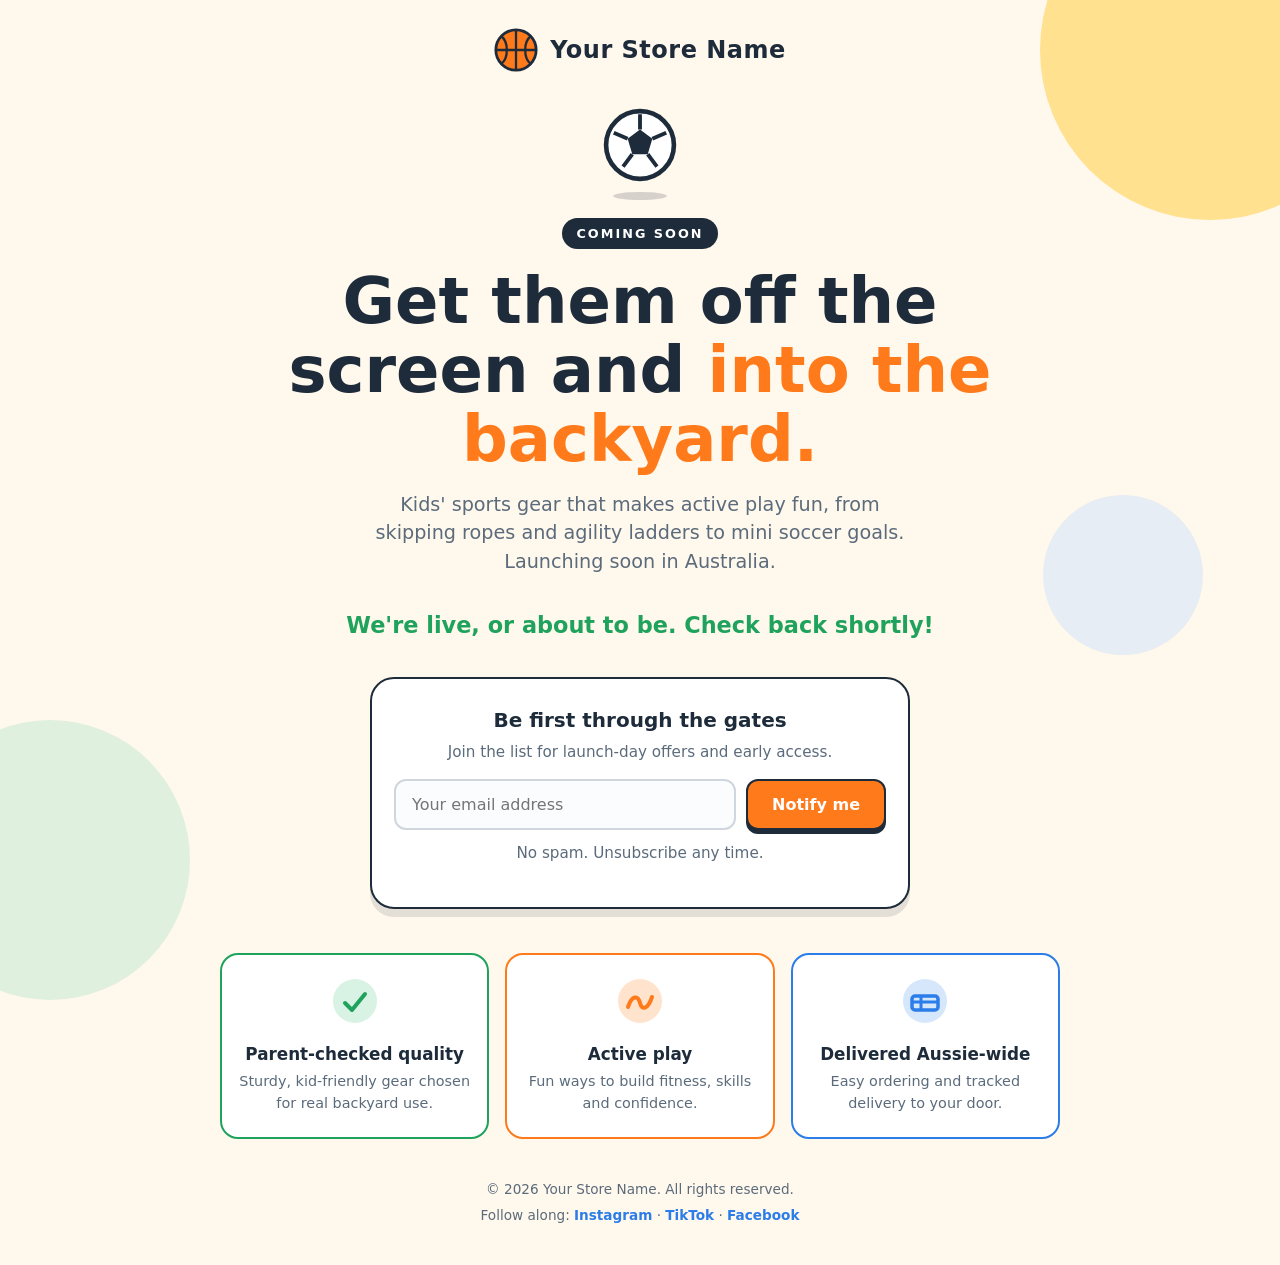
==== index.html @ fb1c1cca "Rename Index.html to index.html" ====
<!DOCTYPE html>
<html lang="en-AU">
<head>
<meta charset="UTF-8">
<meta name="viewport" content="width=device-width, initial-scale=1">
<title>Coming Soon | Kids Sports Gear</title>
<meta name="description" content="Kids sports gear to get them off the screen and into the backyard. Launching soon.">
<style>
  :root {
    --bg: #fff8ec;
    --ink: #1d2b3a;
    --muted: #5b6b7b;
    --green: #1fa35c;
    --orange: #ff7a1a;
    --blue: #2b7de9;
    --yellow: #ffc933;
    --card: #ffffff;
    --radius: 18px;
  }
  * { box-sizing: border-box; margin: 0; padding: 0; }
  html { scroll-behavior: smooth; }
  body {
    font-family: "Trebuchet MS", "Segoe UI", system-ui, -apple-system, sans-serif;
    background: var(--bg);
    color: var(--ink);
    min-height: 100vh;
    line-height: 1.5;
    overflow-x: hidden;
  }

  /* Decorative background shapes */
  .blob { position: fixed; border-radius: 50%; z-index: 0; opacity: .5; pointer-events: none; }
  .blob.b1 { width: 340px; height: 340px; background: var(--yellow); top: -120px; right: -100px; }
  .blob.b2 { width: 280px; height: 280px; background: #bfe9d0; bottom: -100px; left: -90px; }
  .blob.b3 { width: 160px; height: 160px; background: #cfe2fb; top: 55%; right: 6%; }

  .wrap { position: relative; z-index: 1; max-width: 880px; margin: 0 auto; padding: 28px 20px 40px; }

  header { display: flex; align-items: center; justify-content: center; gap: 12px; margin-bottom: 36px; }
  .logo-mark { width: 44px; height: 44px; }
  .brand { font-size: 1.5rem; font-weight: 800; letter-spacing: .5px; }

  .hero { text-align: center; }
  .pill {
    display: inline-block; background: var(--ink); color: #fff;
    font-size: .8rem; font-weight: 700; letter-spacing: 2px; text-transform: uppercase;
    padding: 6px 14px; border-radius: 999px; margin-bottom: 18px;
  }
  h1 { font-size: clamp(2.2rem, 7vw, 4rem); line-height: 1.08; font-weight: 900; margin-bottom: 16px; }
  h1 .hl { color: var(--orange); }
  .sub { font-size: clamp(1rem, 2.6vw, 1.2rem); color: var(--muted); max-width: 560px; margin: 0 auto 32px; }

  /* Countdown */
  .countdown { display: flex; justify-content: center; gap: 12px; margin-bottom: 34px; flex-wrap: wrap; }
  .unit {
    background: var(--card); border-radius: var(--radius); min-width: 84px; padding: 14px 10px;
    box-shadow: 0 6px 0 rgba(29,43,58,.12); border: 2px solid var(--ink);
  }
  .unit:nth-child(1) { border-color: var(--green); }
  .unit:nth-child(2) { border-color: var(--orange); }
  .unit:nth-child(3) { border-color: var(--blue); }
  .unit:nth-child(4) { border-color: var(--yellow); }
  .num { font-size: 2rem; font-weight: 900; display: block; font-variant-numeric: tabular-nums; }
  .lbl { font-size: .72rem; text-transform: uppercase; letter-spacing: 1.5px; color: var(--muted); font-weight: 700; }
  .launched { font-size: 1.4rem; font-weight: 800; color: var(--green); margin-bottom: 34px; }

  /* Signup */
  .signup {
    background: var(--card); border: 2px solid var(--ink); border-radius: 24px;
    padding: 26px 22px; max-width: 540px; margin: 0 auto 44px;
    box-shadow: 0 8px 0 rgba(29,43,58,.12);
  }
  .signup h2 { font-size: 1.25rem; margin-bottom: 6px; }
  .signup p { color: var(--muted); font-size: .95rem; margin-bottom: 16px; }
  .row { display: flex; gap: 10px; flex-wrap: wrap; }
  .row input[type=email] {
    flex: 1 1 220px; padding: 14px 16px; font-size: 1rem; border-radius: 12px;
    border: 2px solid #cfd6dd; font-family: inherit; background: #fbfcfd;
  }
  .row input[type=email]:focus { outline: none; border-color: var(--blue); }
  button {
    flex: 0 0 auto; padding: 14px 24px; font-size: 1rem; font-weight: 800; font-family: inherit;
    background: var(--orange); color: #fff; border: 2px solid var(--ink); border-radius: 12px; cursor: pointer;
    box-shadow: 0 4px 0 var(--ink); transition: transform .08s, box-shadow .08s;
  }
  button:hover { transform: translateY(2px); box-shadow: 0 2px 0 var(--ink); }
  button:active { transform: translateY(4px); box-shadow: 0 0 0 var(--ink); }
  .fine { font-size: .78rem; color: var(--muted); margin-top: 12px; }
  .msg { margin-top: 12px; font-weight: 700; display: none; }
  .msg.ok { color: var(--green); display: block; }
  .msg.err { color: #d33; display: block; }

  /* Feature cards */
  .features { display: grid; grid-template-columns: repeat(auto-fit, minmax(190px, 1fr)); gap: 16px; margin-bottom: 40px; }
  .feat { background: var(--card); border-radius: var(--radius); padding: 22px 16px; text-align: center; border: 2px solid transparent; }
  .feat:nth-child(1) { border-color: var(--green); }
  .feat:nth-child(2) { border-color: var(--orange); }
  .feat:nth-child(3) { border-color: var(--blue); }
  .feat svg { width: 48px; height: 48px; margin-bottom: 10px; }
  .feat h3 { font-size: 1.05rem; margin-bottom: 4px; }
  .feat p { font-size: .9rem; color: var(--muted); }

  footer { text-align: center; color: var(--muted); font-size: .85rem; }
  footer a { color: var(--blue); text-decoration: none; font-weight: 700; }

  /* Bouncing ball */
  .ball { display: block; width: 74px; height: 74px; margin: 0 auto 10px; animation: bounce 1.1s ease-in-out infinite; }
  .shadow { width: 54px; height: 8px; border-radius: 50%; background: rgba(29,43,58,.18); margin: 0 auto 18px; animation: shadow 1.1s ease-in-out infinite; }
  @keyframes bounce { 0%,100% { transform: translateY(0); } 50% { transform: translateY(-22px) rotate(180deg); } }
  @keyframes shadow { 0%,100% { transform: scaleX(1); opacity: 1; } 50% { transform: scaleX(.6); opacity: .5; } }
  @media (prefers-reduced-motion: reduce) { .ball, .shadow { animation: none; } }
</style>
</head>
<body>
<div class="blob b1"></div><div class="blob b2"></div><div class="blob b3"></div>

<div class="wrap">
  <header>
    <svg class="logo-mark" viewBox="0 0 48 48" aria-hidden="true">
      <circle cx="24" cy="24" r="22" fill="#ff7a1a" stroke="#1d2b3a" stroke-width="3"/>
      <path d="M24 2v44M2 24h44M8 9c8 6 8 24 0 30M40 9c-8 6-8 24 0 30" fill="none" stroke="#1d2b3a" stroke-width="2.5"/>
    </svg>
    <!-- EDIT: your store name -->
    <span class="brand" id="brandName">Your Store Name</span>
  </header>

  <main class="hero">
    <svg class="ball" viewBox="0 0 48 48" aria-hidden="true">
      <circle cx="24" cy="24" r="22" fill="#ffffff" stroke="#1d2b3a" stroke-width="3"/>
      <polygon points="24,14 32,20 29,30 19,30 16,20" fill="#1d2b3a"/>
      <path d="M24 14V4M32 20l9-4M29 30l6 8M19 30l-6 8M16 20l-9-4" stroke="#1d2b3a" stroke-width="2.5" fill="none"/>
    </svg>
    <div class="shadow"></div>

    <span class="pill">Coming Soon</span>
    <h1>Get them off the screen and <span class="hl">into the backyard.</span></h1>
    <p class="sub">Kids' sports gear that makes active play fun, from skipping ropes and agility ladders to mini soccer goals. Launching soon in Australia.</p>

    <div id="countdownArea">
      <div class="countdown" id="countdown" aria-live="polite">
        <div class="unit"><span class="num" id="d">00</span><span class="lbl">Days</span></div>
        <div class="unit"><span class="num" id="h">00</span><span class="lbl">Hours</span></div>
        <div class="unit"><span class="num" id="m">00</span><span class="lbl">Mins</span></div>
        <div class="unit"><span class="num" id="s">00</span><span class="lbl">Secs</span></div>
      </div>
    </div>

    <section class="signup" aria-labelledby="signupTitle">
      <h2 id="signupTitle">Be first through the gates</h2>
      <p>Join the list for launch-day offers and early access.</p>
      <!--
        EDIT: replace the form action with your email service endpoint
        (e.g. Formspree: https://formspree.io/f/yourFormId, or a Mailchimp/Klaviyo form URL).
        GitHub Pages is static, so it can't store emails on its own.
      -->
      <form id="signupForm" action="YOUR_FORM_ENDPOINT_HERE" method="POST">
        <div class="row">
          <input type="email" name="email" id="email" placeholder="Your email address" required aria-label="Email address">
          <button type="submit">Notify me</button>
        </div>
        <p class="msg" id="msg" role="status"></p>
      </form>
      <p class="fine">No spam. Unsubscribe any time.</p>
    </section>

    <section class="features" aria-label="What to expect">
      <div class="feat">
        <svg viewBox="0 0 48 48" aria-hidden="true"><circle cx="24" cy="24" r="22" fill="#d8f3e4"/><path d="M14 26l7 7 13-16" fill="none" stroke="#1fa35c" stroke-width="4" stroke-linecap="round" stroke-linejoin="round"/></svg>
        <h3>Parent-checked quality</h3>
        <p>Sturdy, kid-friendly gear chosen for real backyard use.</p>
      </div>
      <div class="feat">
        <svg viewBox="0 0 48 48" aria-hidden="true"><circle cx="24" cy="24" r="22" fill="#ffe3cc"/><path d="M12 30c4-12 10-12 12-4s8 6 12-6" fill="none" stroke="#ff7a1a" stroke-width="4" stroke-linecap="round"/></svg>
        <h3>Active play</h3>
        <p>Fun ways to build fitness, skills and confidence.</p>
      </div>
      <div class="feat">
        <svg viewBox="0 0 48 48" aria-hidden="true"><circle cx="24" cy="24" r="22" fill="#d6e7fc"/><rect x="11" y="19" width="26" height="14" rx="3" fill="none" stroke="#2b7de9" stroke-width="3.5"/><path d="M11 25h26M20 19v14" stroke="#2b7de9" stroke-width="3"/></svg>
        <h3>Delivered Aussie-wide</h3>
        <p>Easy ordering and tracked delivery to your door.</p>
      </div>
    </section>
  </main>

  <footer>
    <p>&copy; <span id="year"></span> <span id="footBrand">Your Store Name</span>. All rights reserved.</p>
    <!-- EDIT: add your social links -->
    <p style="margin-top:6px">Follow along: <a href="#">Instagram</a> &middot; <a href="#">TikTok</a> &middot; <a href="#">Facebook</a></p>
  </footer>
</div>

<script>
  // ===== EDIT THESE =====
  const STORE_NAME  = "Your Store Name";
  const LAUNCH_DATE = "2026-11-15T09:00:00+11:00"; // Melbourne time (AEDT)
  // ======================

  document.getElementById("brandName").textContent = STORE_NAME;
  document.getElementById("footBrand").textContent = STORE_NAME;
  document.title = "Coming Soon | " + STORE_NAME;
  document.getElementById("year").textContent = new Date().getFullYear();

  // Countdown
  const target = new Date(LAUNCH_DATE).getTime();
  const pad = n => String(n).padStart(2, "0");
  function tick() {
    const diff = target - Date.now();
    if (isNaN(target) || diff <= 0) {
      document.getElementById("countdownArea").innerHTML = '<p class="launched">We\'re live, or about to be. Check back shortly!</p>';
      return false;
    }
    document.getElementById("d").textContent = pad(Math.floor(diff / 86400000));
    document.getElementById("h").textContent = pad(Math.floor(diff / 3600000) % 24);
    document.getElementById("m").textContent = pad(Math.floor(diff / 60000) % 60);
    document.getElementById("s").textContent = pad(Math.floor(diff / 1000) % 60);
    return true;
  }
  if (tick()) {
    const timer = setInterval(() => { if (!tick()) clearInterval(timer); }, 1000);
  }

  // Signup form (works once you set a real endpoint in the form's action)
  const form = document.getElementById("signupForm");
  const msg = document.getElementById("msg");
  form.addEventListener("submit", async (e) => {
    const action = form.getAttribute("action");
    if (!action || action.includes("YOUR_FORM_ENDPOINT_HERE")) {
      e.preventDefault();
      msg.className = "msg err";
      msg.textContent = "Signup isn't connected yet. Add your form endpoint in index.html.";
      return;
    }
    e.preventDefault();
    try {
      const res = await fetch(action, {
        method: "POST",
        body: new FormData(form),
        headers: { "Accept": "application/json" }
      });
      if (res.ok) {
        form.reset();
        msg.className = "msg ok";
        msg.textContent = "You're on the list. Thanks!";
      } else {
        throw new Error("bad response");
      }
    } catch (err) {
      msg.className = "msg err";
      msg.textContent = "Something went wrong. Please try again.";
    }
  });
</script>
</body>
</html>
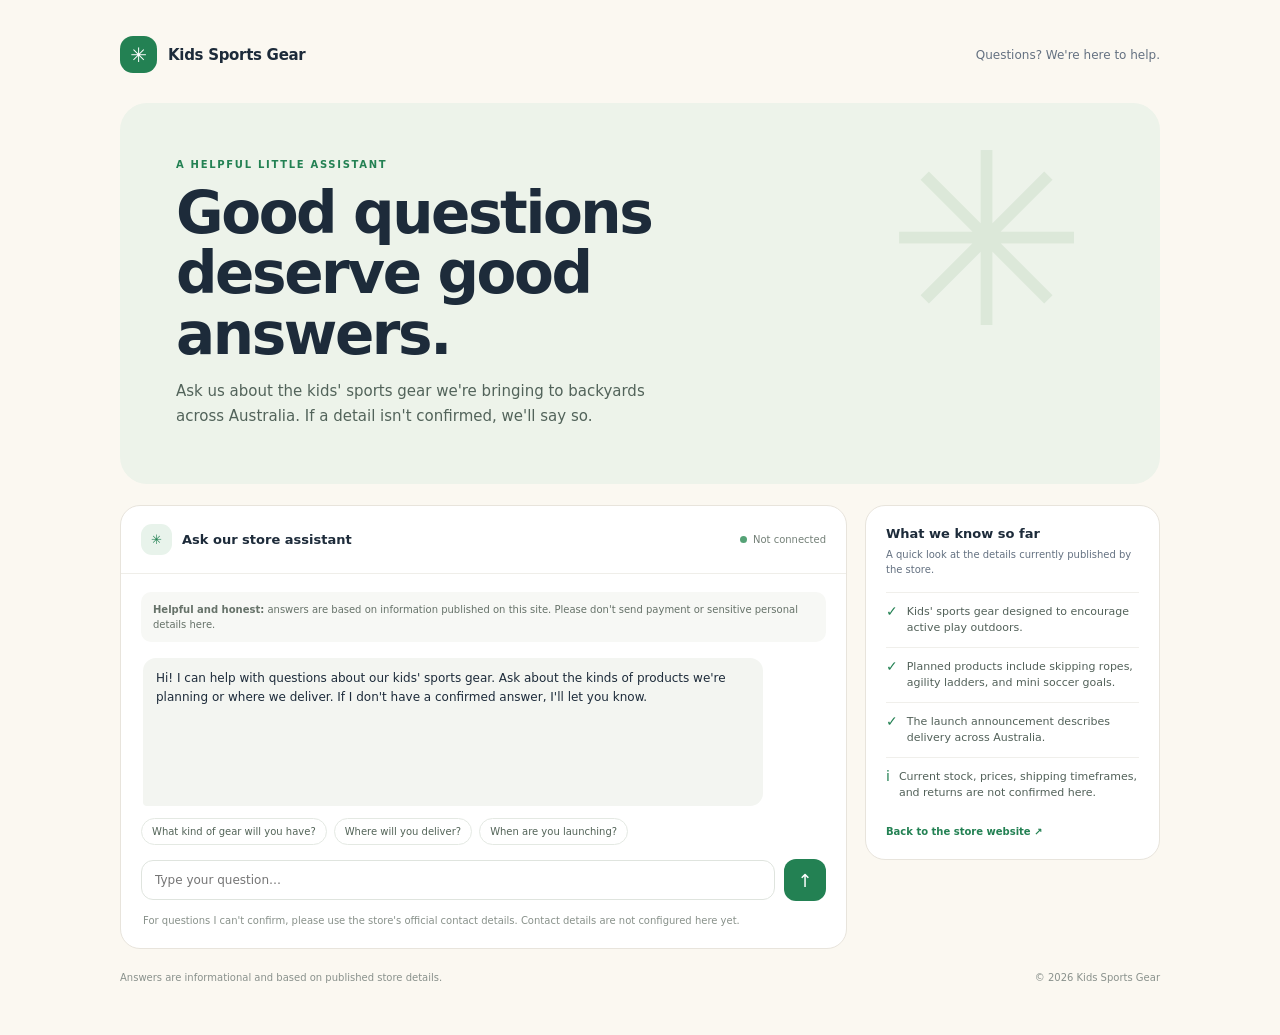
==== commit bdc36178: "Add customer Q&A assistant Co-authored-by: Copilot App <223556219+Copilot@users.noreply.github.com>" ====
--- a/index.html
+++ b/index.html
@@ -1,254 +1,225 @@
 <!DOCTYPE html>
 <html lang="en-AU">
 <head>
-<meta charset="UTF-8">
-<meta name="viewport" content="width=device-width, initial-scale=1">
-<title>Coming Soon | Kids Sports Gear</title>
-<meta name="description" content="Kids sports gear to get them off the screen and into the backyard. Launching soon.">
-<style>
-  :root {
-    --bg: #fff8ec;
-    --ink: #1d2b3a;
-    --muted: #5b6b7b;
-    --green: #1fa35c;
-    --orange: #ff7a1a;
-    --blue: #2b7de9;
-    --yellow: #ffc933;
-    --card: #ffffff;
-    --radius: 18px;
-  }
-  * { box-sizing: border-box; margin: 0; padding: 0; }
-  html { scroll-behavior: smooth; }
-  body {
-    font-family: "Trebuchet MS", "Segoe UI", system-ui, -apple-system, sans-serif;
-    background: var(--bg);
-    color: var(--ink);
-    min-height: 100vh;
-    line-height: 1.5;
-    overflow-x: hidden;
-  }
-
-  /* Decorative background shapes */
-  .blob { position: fixed; border-radius: 50%; z-index: 0; opacity: .5; pointer-events: none; }
-  .blob.b1 { width: 340px; height: 340px; background: var(--yellow); top: -120px; right: -100px; }
-  .blob.b2 { width: 280px; height: 280px; background: #bfe9d0; bottom: -100px; left: -90px; }
-  .blob.b3 { width: 160px; height: 160px; background: #cfe2fb; top: 55%; right: 6%; }
-
-  .wrap { position: relative; z-index: 1; max-width: 880px; margin: 0 auto; padding: 28px 20px 40px; }
-
-  header { display: flex; align-items: center; justify-content: center; gap: 12px; margin-bottom: 36px; }
-  .logo-mark { width: 44px; height: 44px; }
-  .brand { font-size: 1.5rem; font-weight: 800; letter-spacing: .5px; }
-
-  .hero { text-align: center; }
-  .pill {
-    display: inline-block; background: var(--ink); color: #fff;
-    font-size: .8rem; font-weight: 700; letter-spacing: 2px; text-transform: uppercase;
-    padding: 6px 14px; border-radius: 999px; margin-bottom: 18px;
-  }
-  h1 { font-size: clamp(2.2rem, 7vw, 4rem); line-height: 1.08; font-weight: 900; margin-bottom: 16px; }
-  h1 .hl { color: var(--orange); }
-  .sub { font-size: clamp(1rem, 2.6vw, 1.2rem); color: var(--muted); max-width: 560px; margin: 0 auto 32px; }
-
-  /* Countdown */
-  .countdown { display: flex; justify-content: center; gap: 12px; margin-bottom: 34px; flex-wrap: wrap; }
-  .unit {
-    background: var(--card); border-radius: var(--radius); min-width: 84px; padding: 14px 10px;
-    box-shadow: 0 6px 0 rgba(29,43,58,.12); border: 2px solid var(--ink);
-  }
-  .unit:nth-child(1) { border-color: var(--green); }
-  .unit:nth-child(2) { border-color: var(--orange); }
-  .unit:nth-child(3) { border-color: var(--blue); }
-  .unit:nth-child(4) { border-color: var(--yellow); }
-  .num { font-size: 2rem; font-weight: 900; display: block; font-variant-numeric: tabular-nums; }
-  .lbl { font-size: .72rem; text-transform: uppercase; letter-spacing: 1.5px; color: var(--muted); font-weight: 700; }
-  .launched { font-size: 1.4rem; font-weight: 800; color: var(--green); margin-bottom: 34px; }
-
-  /* Signup */
-  .signup {
-    background: var(--card); border: 2px solid var(--ink); border-radius: 24px;
-    padding: 26px 22px; max-width: 540px; margin: 0 auto 44px;
-    box-shadow: 0 8px 0 rgba(29,43,58,.12);
-  }
-  .signup h2 { font-size: 1.25rem; margin-bottom: 6px; }
-  .signup p { color: var(--muted); font-size: .95rem; margin-bottom: 16px; }
-  .row { display: flex; gap: 10px; flex-wrap: wrap; }
-  .row input[type=email] {
-    flex: 1 1 220px; padding: 14px 16px; font-size: 1rem; border-radius: 12px;
-    border: 2px solid #cfd6dd; font-family: inherit; background: #fbfcfd;
-  }
-  .row input[type=email]:focus { outline: none; border-color: var(--blue); }
-  button {
-    flex: 0 0 auto; padding: 14px 24px; font-size: 1rem; font-weight: 800; font-family: inherit;
-    background: var(--orange); color: #fff; border: 2px solid var(--ink); border-radius: 12px; cursor: pointer;
-    box-shadow: 0 4px 0 var(--ink); transition: transform .08s, box-shadow .08s;
-  }
-  button:hover { transform: translateY(2px); box-shadow: 0 2px 0 var(--ink); }
-  button:active { transform: translateY(4px); box-shadow: 0 0 0 var(--ink); }
-  .fine { font-size: .78rem; color: var(--muted); margin-top: 12px; }
-  .msg { margin-top: 12px; font-weight: 700; display: none; }
-  .msg.ok { color: var(--green); display: block; }
-  .msg.err { color: #d33; display: block; }
-
-  /* Feature cards */
-  .features { display: grid; grid-template-columns: repeat(auto-fit, minmax(190px, 1fr)); gap: 16px; margin-bottom: 40px; }
-  .feat { background: var(--card); border-radius: var(--radius); padding: 22px 16px; text-align: center; border: 2px solid transparent; }
-  .feat:nth-child(1) { border-color: var(--green); }
-  .feat:nth-child(2) { border-color: var(--orange); }
-  .feat:nth-child(3) { border-color: var(--blue); }
-  .feat svg { width: 48px; height: 48px; margin-bottom: 10px; }
-  .feat h3 { font-size: 1.05rem; margin-bottom: 4px; }
-  .feat p { font-size: .9rem; color: var(--muted); }
-
-  footer { text-align: center; color: var(--muted); font-size: .85rem; }
-  footer a { color: var(--blue); text-decoration: none; font-weight: 700; }
-
-  /* Bouncing ball */
-  .ball { display: block; width: 74px; height: 74px; margin: 0 auto 10px; animation: bounce 1.1s ease-in-out infinite; }
-  .shadow { width: 54px; height: 8px; border-radius: 50%; background: rgba(29,43,58,.18); margin: 0 auto 18px; animation: shadow 1.1s ease-in-out infinite; }
-  @keyframes bounce { 0%,100% { transform: translateY(0); } 50% { transform: translateY(-22px) rotate(180deg); } }
-  @keyframes shadow { 0%,100% { transform: scaleX(1); opacity: 1; } 50% { transform: scaleX(.6); opacity: .5; } }
-  @media (prefers-reduced-motion: reduce) { .ball, .shadow { animation: none; } }
-</style>
+  <meta charset="UTF-8">
+  <meta name="viewport" content="width=device-width, initial-scale=1">
+  <meta name="theme-color" content="#f7f7f4">
+  <meta name="description" content="Ask our team about our kids' sports gear and launch.">
+  <title>Ask Us — Kids Sports Gear</title>
+  <style>
+    :root {
+      color-scheme: light;
+      --ink: #1d2b3a;
+      --muted: #647181;
+      --paper: #fbf8f1;
+      --green: #238153;
+      --green-soft: #e8f3eb;
+      --orange: #e47835;
+      --line: #e8e4dc;
+      font-family: Inter, ui-sans-serif, system-ui, -apple-system, BlinkMacSystemFont, "Segoe UI", sans-serif;
+    }
+    * { box-sizing: border-box; }
+    body { margin: 0; min-height: 100vh; color: var(--ink); background: var(--paper); }
+    button, input { font: inherit; }
+    .page { width: min(100% - 32px, 1040px); margin: 0 auto; padding: 28px 0 52px; }
+    header { display: flex; justify-content: space-between; align-items: center; gap: 18px; padding: 8px 0 30px; }
+    .brand { display: flex; align-items: center; gap: 11px; font-size: 15px; font-weight: 750; letter-spacing: -.3px; }
+    .brand-mark { width: 37px; height: 37px; display: grid; place-items: center; border-radius: 13px; color: #fff; background: var(--green); font-size: 20px; }
+    .header-note { color: var(--muted); font-size: 12px; }
+    .hero { border-radius: 27px; padding: clamp(26px, 6vw, 56px); background: #edf3ea; position: relative; overflow: hidden; }
+    .hero::after { content: "✳"; position: absolute; right: 7%; top: 5%; color: #dce8d9; font-size: clamp(120px, 22vw, 240px); line-height: 1; pointer-events: none; }
+    .hero-content { max-width: 650px; position: relative; z-index: 1; }
+    .eyebrow { color: var(--green); font-size: 10px; font-weight: 800; letter-spacing: 1.7px; text-transform: uppercase; }
+    h1 { font-size: clamp(33px, 7vw, 58px); letter-spacing: -2.4px; line-height: 1.04; margin: 13px 0 15px; max-width: 630px; }
+    .hero p { color: #52635a; font-size: 15px; line-height: 1.65; max-width: 500px; margin: 0; }
+    .assistant { display: grid; grid-template-columns: minmax(0, 1fr) 295px; gap: 18px; align-items: start; margin-top: 21px; }
+    .chat-card, .facts-card { border: 1px solid var(--line); background: #fff; border-radius: 20px; }
+    .chat-card { overflow: hidden; min-width: 0; }
+    .chat-heading { display: flex; justify-content: space-between; align-items: center; padding: 18px 20px; border-bottom: 1px solid #efeee9; gap: 12px; }
+    .assistant-name { display: flex; align-items: center; gap: 10px; font-size: 13px; font-weight: 750; }
+    .assistant-icon { width: 31px; height: 31px; display: grid; place-items: center; border-radius: 11px; background: var(--green-soft); color: var(--green); }
+    .online { display: flex; align-items: center; gap: 6px; color: #748078; font-size: 10px; white-space: nowrap; }
+    .online::before { content: ""; width: 7px; height: 7px; background: #55a276; border-radius: 50%; }
+    .chat-content { padding: 18px 20px 20px; }
+    .privacy { border-radius: 10px; background: #f7f8f5; color: #667269; padding: 10px 12px; font-size: 10px; line-height: 1.5; margin-bottom: 14px; }
+    .messages { display: grid; gap: 10px; min-height: 160px; max-height: 370px; overflow-y: auto; padding: 2px 2px 10px; }
+    .message { width: fit-content; max-width: 91%; border-radius: 13px 13px 13px 4px; background: #f3f5f1; padding: 11px 13px; font-size: 12px; line-height: 1.55; white-space: pre-wrap; overflow-wrap: anywhere; }
+    .message.user { margin-left: auto; border-radius: 13px 13px 4px 13px; background: var(--green); color: #fff; }
+    .message.error { background: #fff0ec; color: #974d3f; }
+    .message a { color: inherit; }
+    .suggestions { display: flex; flex-wrap: wrap; gap: 7px; margin: 2px 0 14px; }
+    .suggestion { border: 1px solid #e4e9e3; border-radius: 999px; padding: 7px 10px; color: #536458; background: #fff; font-size: 10px; text-align: left; }
+    .suggestion:hover { border-color: #9cbea7; background: #f7faf7; }
+    .chat-form { display: flex; align-items: center; gap: 9px; }
+    .chat-input { flex: 1; min-width: 0; border: 1px solid #dfe4de; border-radius: 12px; background: #fff; padding: 12px 13px; font-size: 12px; outline: 0; }
+    .chat-input:focus { border-color: #78a687; box-shadow: 0 0 0 3px #23815317; }
+    .send { flex: 0 0 42px; height: 42px; border: 0; border-radius: 12px; color: #fff; background: var(--green); font-size: 18px; }
+    .send:hover { background: #17663f; }
+    .send:disabled { opacity: .6; cursor: wait; }
+    .contact-note { margin: 12px 2px 0; color: #88918a; font-size: 10px; line-height: 1.5; }
+    .facts-card { padding: 20px; }
+    .facts-card h2 { font-size: 13px; margin: 0 0 6px; }
+    .facts-intro { color: var(--muted); font-size: 10px; line-height: 1.5; margin: 0 0 15px; }
+    .fact { display: flex; align-items: flex-start; gap: 9px; padding: 11px 0; border-top: 1px solid #f0efeb; font-size: 11px; line-height: 1.45; color: #526159; }
+    .fact-icon { color: var(--green); font-size: 14px; line-height: 1.1; }
+    .site-link { color: var(--green); text-decoration: none; font-weight: 700; font-size: 10px; display: inline-block; margin-top: 14px; }
+    .site-link:hover { text-decoration: underline; }
+    footer { display: flex; justify-content: space-between; gap: 15px; margin-top: 23px; color: #89918c; font-size: 10px; }
+    @media (max-width: 760px) {
+      .assistant { grid-template-columns: 1fr; }
+      .facts-card { display: grid; grid-template-columns: 1fr 1fr; column-gap: 18px; }
+      .facts-card h2, .facts-intro, .site-link { grid-column: 1 / -1; }
+      .fact { border-top: 1px solid #f0efeb; }
+    }
+    @media (max-width: 500px) {
+      .page { width: min(100% - 22px, 1040px); padding-top: 14px; }
+      header { padding-bottom: 18px; }
+      .header-note { font-size: 10px; }
+      .hero { padding: 28px 22px; border-radius: 20px; }
+      h1 { letter-spacing: -1.6px; }
+      .hero p { font-size: 13px; }
+      .chat-heading, .chat-content { padding-left: 14px; padding-right: 14px; }
+      .facts-card { padding: 17px; }
+      .facts-card { grid-template-columns: 1fr; }
+      .facts-card h2, .facts-intro, .site-link { grid-column: auto; }
+      .messages { min-height: 140px; }
+      footer { flex-direction: column; }
+    }
+    @media (prefers-reduced-motion: reduce) { *, *::before, *::after { scroll-behavior: auto !important; transition-duration: .01ms !important; } }
+  </style>
 </head>
 <body>
-<div class="blob b1"></div><div class="blob b2"></div><div class="blob b3"></div>
-
-<div class="wrap">
-  <header>
-    <svg class="logo-mark" viewBox="0 0 48 48" aria-hidden="true">
-      <circle cx="24" cy="24" r="22" fill="#ff7a1a" stroke="#1d2b3a" stroke-width="3"/>
-      <path d="M24 2v44M2 24h44M8 9c8 6 8 24 0 30M40 9c-8 6-8 24 0 30" fill="none" stroke="#1d2b3a" stroke-width="2.5"/>
-    </svg>
-    <!-- EDIT: your store name -->
-    <span class="brand" id="brandName">Your Store Name</span>
-  </header>
-
-  <main class="hero">
-    <svg class="ball" viewBox="0 0 48 48" aria-hidden="true">
-      <circle cx="24" cy="24" r="22" fill="#ffffff" stroke="#1d2b3a" stroke-width="3"/>
-      <polygon points="24,14 32,20 29,30 19,30 16,20" fill="#1d2b3a"/>
-      <path d="M24 14V4M32 20l9-4M29 30l6 8M19 30l-6 8M16 20l-9-4" stroke="#1d2b3a" stroke-width="2.5" fill="none"/>
-    </svg>
-    <div class="shadow"></div>
-
-    <span class="pill">Coming Soon</span>
-    <h1>Get them off the screen and <span class="hl">into the backyard.</span></h1>
-    <p class="sub">Kids' sports gear that makes active play fun, from skipping ropes and agility ladders to mini soccer goals. Launching soon in Australia.</p>
-
-    <div id="countdownArea">
-      <div class="countdown" id="countdown" aria-live="polite">
-        <div class="unit"><span class="num" id="d">00</span><span class="lbl">Days</span></div>
-        <div class="unit"><span class="num" id="h">00</span><span class="lbl">Hours</span></div>
-        <div class="unit"><span class="num" id="m">00</span><span class="lbl">Mins</span></div>
-        <div class="unit"><span class="num" id="s">00</span><span class="lbl">Secs</span></div>
+  <div class="page">
+    <header>
+      <div class="brand"><span class="brand-mark" aria-hidden="true">✳</span><span>Kids Sports Gear</span></div>
+      <div class="header-note">Questions? We're here to help.</div>
+    </header>
+
+    <main>
+      <section class="hero" aria-labelledby="pageTitle">
+        <div class="hero-content">
+          <div class="eyebrow">A helpful little assistant</div>
+          <h1 id="pageTitle">Good questions deserve good answers.</h1>
+          <p>Ask us about the kids' sports gear we're bringing to backyards across Australia. If a detail isn't confirmed, we'll say so.</p>
+        </div>
+      </section>
+
+      <div class="assistant">
+        <section class="chat-card" aria-labelledby="assistantTitle">
+          <div class="chat-heading">
+            <div class="assistant-name"><span class="assistant-icon" aria-hidden="true">✳</span><span id="assistantTitle">Ask our store assistant</span></div>
+            <span class="online" id="assistantStatus">Not connected</span>
+          </div>
+          <div class="chat-content">
+            <div class="privacy"><strong>Helpful and honest:</strong> answers are based on information published on this site. Please don't send payment or sensitive personal details here.</div>
+            <div class="messages" id="messages" role="log" aria-live="polite" aria-relevant="additions">
+              <div class="message">Hi! I can help with questions about our kids' sports gear. Ask about the kinds of products we're planning or where we deliver. If I don't have a confirmed answer, I'll let you know.</div>
+            </div>
+            <div class="suggestions" aria-label="Suggested questions">
+              <button class="suggestion" type="button">What kind of gear will you have?</button>
+              <button class="suggestion" type="button">Where will you deliver?</button>
+              <button class="suggestion" type="button">When are you launching?</button>
+            </div>
+            <form class="chat-form" id="chatForm">
+              <input class="chat-input" id="chatInput" type="text" maxlength="1000" autocomplete="off" placeholder="Type your question…" aria-label="Your question" required>
+              <button class="send" id="sendButton" type="submit" aria-label="Send question">↑</button>
+            </form>
+            <p class="contact-note" id="contactNote">For questions I can't confirm, please use the store's official contact details. Contact details are not configured here yet.</p>
+          </div>
+        </section>
+
+        <aside class="facts-card" aria-labelledby="factsTitle">
+          <h2 id="factsTitle">What we know so far</h2>
+          <p class="facts-intro">A quick look at the details currently published by the store.</p>
+          <div class="fact"><span class="fact-icon" aria-hidden="true">✓</span><span>Kids' sports gear designed to encourage active play outdoors.</span></div>
+          <div class="fact"><span class="fact-icon" aria-hidden="true">✓</span><span>Planned products include skipping ropes, agility ladders, and mini soccer goals.</span></div>
+          <div class="fact"><span class="fact-icon" aria-hidden="true">✓</span><span>The launch announcement describes delivery across Australia.</span></div>
+          <div class="fact"><span class="fact-icon" aria-hidden="true">i</span><span>Current stock, prices, shipping timeframes, and returns are not confirmed here.</span></div>
+          <a class="site-link" href="https://malca1.github.io/testfile-website/">Back to the store website ↗</a>
+        </aside>
       </div>
-    </div>
-
-    <section class="signup" aria-labelledby="signupTitle">
-      <h2 id="signupTitle">Be first through the gates</h2>
-      <p>Join the list for launch-day offers and early access.</p>
-      <!--
-        EDIT: replace the form action with your email service endpoint
-        (e.g. Formspree: https://formspree.io/f/yourFormId, or a Mailchimp/Klaviyo form URL).
-        GitHub Pages is static, so it can't store emails on its own.
-      -->
-      <form id="signupForm" action="YOUR_FORM_ENDPOINT_HERE" method="POST">
-        <div class="row">
-          <input type="email" name="email" id="email" placeholder="Your email address" required aria-label="Email address">
-          <button type="submit">Notify me</button>
-        </div>
-        <p class="msg" id="msg" role="status"></p>
-      </form>
-      <p class="fine">No spam. Unsubscribe any time.</p>
-    </section>
-
-    <section class="features" aria-label="What to expect">
-      <div class="feat">
-        <svg viewBox="0 0 48 48" aria-hidden="true"><circle cx="24" cy="24" r="22" fill="#d8f3e4"/><path d="M14 26l7 7 13-16" fill="none" stroke="#1fa35c" stroke-width="4" stroke-linecap="round" stroke-linejoin="round"/></svg>
-        <h3>Parent-checked quality</h3>
-        <p>Sturdy, kid-friendly gear chosen for real backyard use.</p>
-      </div>
-      <div class="feat">
-        <svg viewBox="0 0 48 48" aria-hidden="true"><circle cx="24" cy="24" r="22" fill="#ffe3cc"/><path d="M12 30c4-12 10-12 12-4s8 6 12-6" fill="none" stroke="#ff7a1a" stroke-width="4" stroke-linecap="round"/></svg>
-        <h3>Active play</h3>
-        <p>Fun ways to build fitness, skills and confidence.</p>
-      </div>
-      <div class="feat">
-        <svg viewBox="0 0 48 48" aria-hidden="true"><circle cx="24" cy="24" r="22" fill="#d6e7fc"/><rect x="11" y="19" width="26" height="14" rx="3" fill="none" stroke="#2b7de9" stroke-width="3.5"/><path d="M11 25h26M20 19v14" stroke="#2b7de9" stroke-width="3"/></svg>
-        <h3>Delivered Aussie-wide</h3>
-        <p>Easy ordering and tracked delivery to your door.</p>
-      </div>
-    </section>
-  </main>
-
-  <footer>
-    <p>&copy; <span id="year"></span> <span id="footBrand">Your Store Name</span>. All rights reserved.</p>
-    <!-- EDIT: add your social links -->
-    <p style="margin-top:6px">Follow along: <a href="#">Instagram</a> &middot; <a href="#">TikTok</a> &middot; <a href="#">Facebook</a></p>
-  </footer>
-</div>
-
-<script>
-  // ===== EDIT THESE =====
-  const STORE_NAME  = "Your Store Name";
-  const LAUNCH_DATE = "2026-11-15T09:00:00+11:00"; // Melbourne time (AEDT)
-  // ======================
-
-  document.getElementById("brandName").textContent = STORE_NAME;
-  document.getElementById("footBrand").textContent = STORE_NAME;
-  document.title = "Coming Soon | " + STORE_NAME;
-  document.getElementById("year").textContent = new Date().getFullYear();
-
-  // Countdown
-  const target = new Date(LAUNCH_DATE).getTime();
-  const pad = n => String(n).padStart(2, "0");
-  function tick() {
-    const diff = target - Date.now();
-    if (isNaN(target) || diff <= 0) {
-      document.getElementById("countdownArea").innerHTML = '<p class="launched">We\'re live, or about to be. Check back shortly!</p>';
-      return false;
-    }
-    document.getElementById("d").textContent = pad(Math.floor(diff / 86400000));
-    document.getElementById("h").textContent = pad(Math.floor(diff / 3600000) % 24);
-    document.getElementById("m").textContent = pad(Math.floor(diff / 60000) % 60);
-    document.getElementById("s").textContent = pad(Math.floor(diff / 1000) % 60);
-    return true;
-  }
-  if (tick()) {
-    const timer = setInterval(() => { if (!tick()) clearInterval(timer); }, 1000);
-  }
-
-  // Signup form (works once you set a real endpoint in the form's action)
-  const form = document.getElementById("signupForm");
-  const msg = document.getElementById("msg");
-  form.addEventListener("submit", async (e) => {
-    const action = form.getAttribute("action");
-    if (!action || action.includes("YOUR_FORM_ENDPOINT_HERE")) {
-      e.preventDefault();
-      msg.className = "msg err";
-      msg.textContent = "Signup isn't connected yet. Add your form endpoint in index.html.";
-      return;
-    }
-    e.preventDefault();
-    try {
-      const res = await fetch(action, {
-        method: "POST",
-        body: new FormData(form),
-        headers: { "Accept": "application/json" }
+    </main>
+
+    <footer><span>Answers are informational and based on published store details.</span><span id="footerYear"></span></footer>
+  </div>
+
+  <script>
+    "use strict";
+    // For GitHub Pages, set this to the public HTTPS URL of the deployed backend.
+    const AI_CHAT_ENDPOINT = "";
+    const form = document.getElementById("chatForm");
+    const input = document.getElementById("chatInput");
+    const messages = document.getElementById("messages");
+    const sendButton = document.getElementById("sendButton");
+    const status = document.getElementById("assistantStatus");
+    document.getElementById("footerYear").textContent = `© ${new Date().getFullYear()} Kids Sports Gear`;
+
+    function appendMessage(text, kind) {
+      const message = document.createElement("div");
+      message.className = `message${kind ? ` ${kind}` : ""}`;
+      message.textContent = text;
+      messages.append(message);
+      messages.scrollTop = messages.scrollHeight;
+      return message;
+    }
+
+    if (!AI_CHAT_ENDPOINT) status.textContent = "Not connected";
+
+    document.querySelectorAll(".suggestion").forEach(button => {
+      button.addEventListener("click", () => {
+        input.value = button.textContent;
+        form.requestSubmit();
       });
-      if (res.ok) {
-        form.reset();
-        msg.className = "msg ok";
-        msg.textContent = "You're on the list. Thanks!";
-      } else {
-        throw new Error("bad response");
+    });
+
+    form.addEventListener("submit", async event => {
+      event.preventDefault();
+      const question = input.value.trim();
+      if (!question) return;
+      appendMessage(question, "user");
+      input.value = "";
+      if (!AI_CHAT_ENDPOINT) {
+        appendMessage("The assistant isn't connected right now, so your question wasn't sent. Please use the store's official contact details for help.", "error");
+        return;
       }
-    } catch (err) {
-      msg.className = "msg err";
-      msg.textContent = "Something went wrong. Please try again.";
-    }
-  });
-</script>
+
+      sendButton.disabled = true;
+      status.textContent = "Thinking…";
+      try {
+        const response = await fetch(AI_CHAT_ENDPOINT, {
+          method: "POST",
+          headers: { "Content-Type": "application/json", "Accept": "application/json" },
+          body: JSON.stringify({ message: question })
+        });
+        const data = await response.json().catch(() => null);
+        if (!response.ok) throw new Error(data && data.error ? data.error : `Service returned ${response.status}.`);
+        if (!data || typeof data.reply !== "string" || !data.reply.trim()) throw new Error("The assistant returned an invalid response.");
+        appendMessage(data.reply.trim());
+        if (typeof data.contactUrl === "string") {
+          try {
+            const contactUrl = new URL(data.contactUrl);
+            if (contactUrl.protocol === "https:") {
+              const note = document.getElementById("contactNote");
+              note.replaceChildren(document.createTextNode("Need a person? "));
+              const link = document.createElement("a");
+              link.href = contactUrl.href;
+              link.textContent = "Contact the store";
+              link.rel = "noopener noreferrer";
+              note.append(link, document.createTextNode("."));
+            }
+          } catch {
+            // Ignore an invalid optional contact URL; the plain-text contact guidance remains.
+          }
+        }
+        status.textContent = "Ready to help";
+      } catch {
+        appendMessage("Sorry, I couldn't get an answer just now. Please try again later or use the store's official contact details.", "error");
+        status.textContent = "Temporarily unavailable";
+      } finally {
+        sendButton.disabled = false;
+        input.focus();
+      }
+    });
+  </script>
 </body>
 </html>
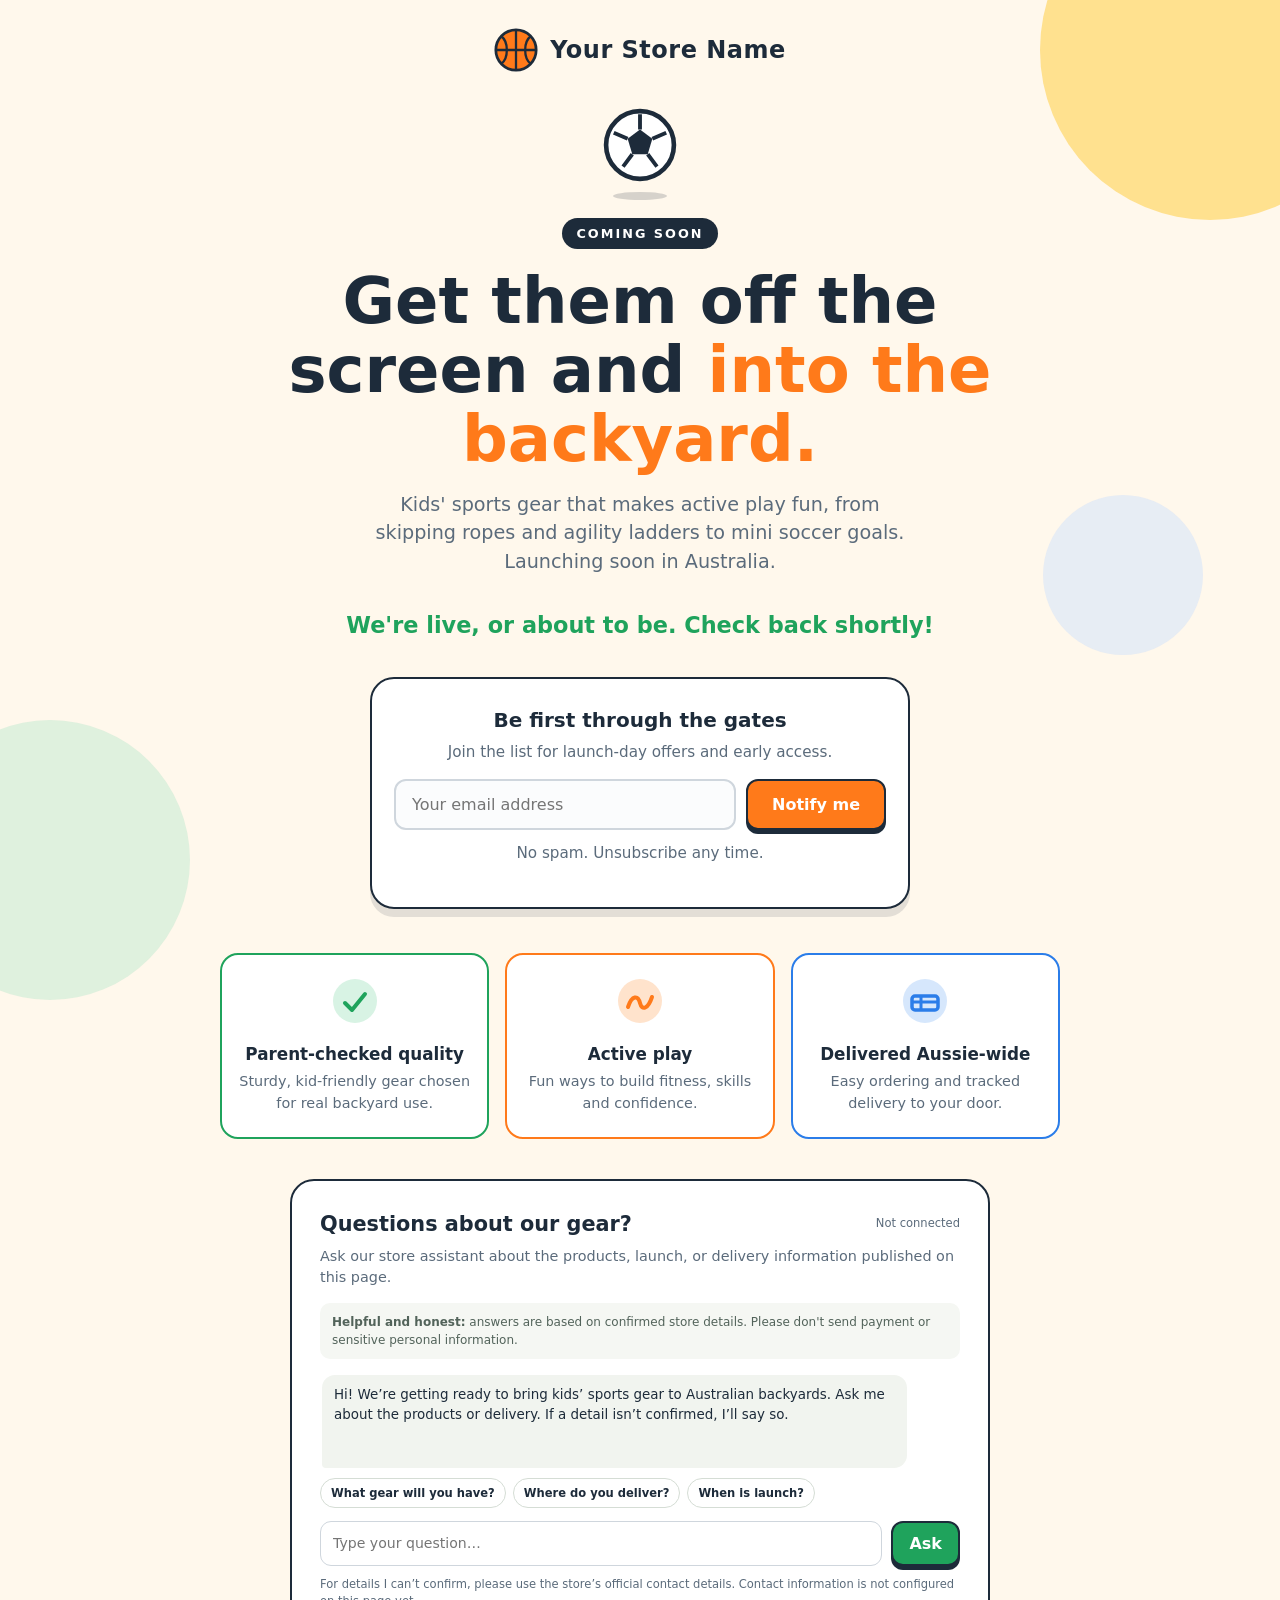
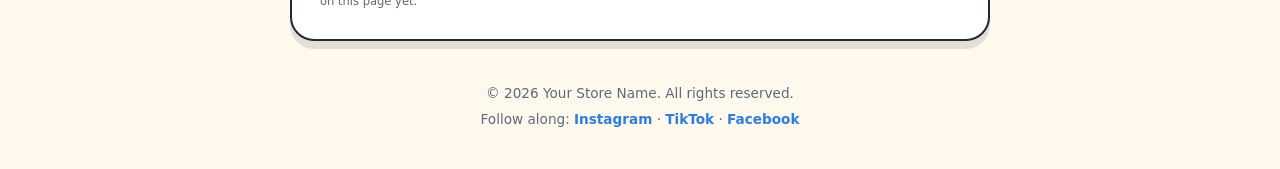
==== commit 70fa8aca: "Restore landing page and move customer assistant Co-authored-by: Copilot App <223556219+Copilot@user" ====
--- a/index.html
+++ b/index.html
@@ -1,225 +1,353 @@
 <!DOCTYPE html>
 <html lang="en-AU">
 <head>
-  <meta charset="UTF-8">
-  <meta name="viewport" content="width=device-width, initial-scale=1">
-  <meta name="theme-color" content="#f7f7f4">
-  <meta name="description" content="Ask our team about our kids' sports gear and launch.">
-  <title>Ask Us — Kids Sports Gear</title>
-  <style>
-    :root {
-      color-scheme: light;
-      --ink: #1d2b3a;
-      --muted: #647181;
-      --paper: #fbf8f1;
-      --green: #238153;
-      --green-soft: #e8f3eb;
-      --orange: #e47835;
-      --line: #e8e4dc;
-      font-family: Inter, ui-sans-serif, system-ui, -apple-system, BlinkMacSystemFont, "Segoe UI", sans-serif;
-    }
-    * { box-sizing: border-box; }
-    body { margin: 0; min-height: 100vh; color: var(--ink); background: var(--paper); }
-    button, input { font: inherit; }
-    .page { width: min(100% - 32px, 1040px); margin: 0 auto; padding: 28px 0 52px; }
-    header { display: flex; justify-content: space-between; align-items: center; gap: 18px; padding: 8px 0 30px; }
-    .brand { display: flex; align-items: center; gap: 11px; font-size: 15px; font-weight: 750; letter-spacing: -.3px; }
-    .brand-mark { width: 37px; height: 37px; display: grid; place-items: center; border-radius: 13px; color: #fff; background: var(--green); font-size: 20px; }
-    .header-note { color: var(--muted); font-size: 12px; }
-    .hero { border-radius: 27px; padding: clamp(26px, 6vw, 56px); background: #edf3ea; position: relative; overflow: hidden; }
-    .hero::after { content: "✳"; position: absolute; right: 7%; top: 5%; color: #dce8d9; font-size: clamp(120px, 22vw, 240px); line-height: 1; pointer-events: none; }
-    .hero-content { max-width: 650px; position: relative; z-index: 1; }
-    .eyebrow { color: var(--green); font-size: 10px; font-weight: 800; letter-spacing: 1.7px; text-transform: uppercase; }
-    h1 { font-size: clamp(33px, 7vw, 58px); letter-spacing: -2.4px; line-height: 1.04; margin: 13px 0 15px; max-width: 630px; }
-    .hero p { color: #52635a; font-size: 15px; line-height: 1.65; max-width: 500px; margin: 0; }
-    .assistant { display: grid; grid-template-columns: minmax(0, 1fr) 295px; gap: 18px; align-items: start; margin-top: 21px; }
-    .chat-card, .facts-card { border: 1px solid var(--line); background: #fff; border-radius: 20px; }
-    .chat-card { overflow: hidden; min-width: 0; }
-    .chat-heading { display: flex; justify-content: space-between; align-items: center; padding: 18px 20px; border-bottom: 1px solid #efeee9; gap: 12px; }
-    .assistant-name { display: flex; align-items: center; gap: 10px; font-size: 13px; font-weight: 750; }
-    .assistant-icon { width: 31px; height: 31px; display: grid; place-items: center; border-radius: 11px; background: var(--green-soft); color: var(--green); }
-    .online { display: flex; align-items: center; gap: 6px; color: #748078; font-size: 10px; white-space: nowrap; }
-    .online::before { content: ""; width: 7px; height: 7px; background: #55a276; border-radius: 50%; }
-    .chat-content { padding: 18px 20px 20px; }
-    .privacy { border-radius: 10px; background: #f7f8f5; color: #667269; padding: 10px 12px; font-size: 10px; line-height: 1.5; margin-bottom: 14px; }
-    .messages { display: grid; gap: 10px; min-height: 160px; max-height: 370px; overflow-y: auto; padding: 2px 2px 10px; }
-    .message { width: fit-content; max-width: 91%; border-radius: 13px 13px 13px 4px; background: #f3f5f1; padding: 11px 13px; font-size: 12px; line-height: 1.55; white-space: pre-wrap; overflow-wrap: anywhere; }
-    .message.user { margin-left: auto; border-radius: 13px 13px 4px 13px; background: var(--green); color: #fff; }
-    .message.error { background: #fff0ec; color: #974d3f; }
-    .message a { color: inherit; }
-    .suggestions { display: flex; flex-wrap: wrap; gap: 7px; margin: 2px 0 14px; }
-    .suggestion { border: 1px solid #e4e9e3; border-radius: 999px; padding: 7px 10px; color: #536458; background: #fff; font-size: 10px; text-align: left; }
-    .suggestion:hover { border-color: #9cbea7; background: #f7faf7; }
-    .chat-form { display: flex; align-items: center; gap: 9px; }
-    .chat-input { flex: 1; min-width: 0; border: 1px solid #dfe4de; border-radius: 12px; background: #fff; padding: 12px 13px; font-size: 12px; outline: 0; }
-    .chat-input:focus { border-color: #78a687; box-shadow: 0 0 0 3px #23815317; }
-    .send { flex: 0 0 42px; height: 42px; border: 0; border-radius: 12px; color: #fff; background: var(--green); font-size: 18px; }
-    .send:hover { background: #17663f; }
-    .send:disabled { opacity: .6; cursor: wait; }
-    .contact-note { margin: 12px 2px 0; color: #88918a; font-size: 10px; line-height: 1.5; }
-    .facts-card { padding: 20px; }
-    .facts-card h2 { font-size: 13px; margin: 0 0 6px; }
-    .facts-intro { color: var(--muted); font-size: 10px; line-height: 1.5; margin: 0 0 15px; }
-    .fact { display: flex; align-items: flex-start; gap: 9px; padding: 11px 0; border-top: 1px solid #f0efeb; font-size: 11px; line-height: 1.45; color: #526159; }
-    .fact-icon { color: var(--green); font-size: 14px; line-height: 1.1; }
-    .site-link { color: var(--green); text-decoration: none; font-weight: 700; font-size: 10px; display: inline-block; margin-top: 14px; }
-    .site-link:hover { text-decoration: underline; }
-    footer { display: flex; justify-content: space-between; gap: 15px; margin-top: 23px; color: #89918c; font-size: 10px; }
-    @media (max-width: 760px) {
-      .assistant { grid-template-columns: 1fr; }
-      .facts-card { display: grid; grid-template-columns: 1fr 1fr; column-gap: 18px; }
-      .facts-card h2, .facts-intro, .site-link { grid-column: 1 / -1; }
-      .fact { border-top: 1px solid #f0efeb; }
-    }
-    @media (max-width: 500px) {
-      .page { width: min(100% - 22px, 1040px); padding-top: 14px; }
-      header { padding-bottom: 18px; }
-      .header-note { font-size: 10px; }
-      .hero { padding: 28px 22px; border-radius: 20px; }
-      h1 { letter-spacing: -1.6px; }
-      .hero p { font-size: 13px; }
-      .chat-heading, .chat-content { padding-left: 14px; padding-right: 14px; }
-      .facts-card { padding: 17px; }
-      .facts-card { grid-template-columns: 1fr; }
-      .facts-card h2, .facts-intro, .site-link { grid-column: auto; }
-      .messages { min-height: 140px; }
-      footer { flex-direction: column; }
-    }
-    @media (prefers-reduced-motion: reduce) { *, *::before, *::after { scroll-behavior: auto !important; transition-duration: .01ms !important; } }
-  </style>
+<meta charset="UTF-8">
+<meta name="viewport" content="width=device-width, initial-scale=1">
+<meta name="theme-color" content="#fff8ec">
+<title>Coming Soon | Kids Sports Gear</title>
+<meta name="description" content="Kids sports gear to get them off the screen and into the backyard. Launching soon.">
+<style>
+  :root {
+    --bg: #fff8ec;
+    --ink: #1d2b3a;
+    --muted: #5b6b7b;
+    --green: #1fa35c;
+    --orange: #ff7a1a;
+    --blue: #2b7de9;
+    --yellow: #ffc933;
+    --card: #ffffff;
+    --radius: 18px;
+  }
+  * { box-sizing: border-box; margin: 0; padding: 0; }
+  html { scroll-behavior: smooth; }
+  body {
+    font-family: "Trebuchet MS", "Segoe UI", system-ui, -apple-system, sans-serif;
+    background: var(--bg);
+    color: var(--ink);
+    min-height: 100vh;
+    line-height: 1.5;
+    overflow-x: hidden;
+  }
+  .blob { position: fixed; border-radius: 50%; z-index: 0; opacity: .5; pointer-events: none; }
+  .blob.b1 { width: 340px; height: 340px; background: var(--yellow); top: -120px; right: -100px; }
+  .blob.b2 { width: 280px; height: 280px; background: #bfe9d0; bottom: -100px; left: -90px; }
+  .blob.b3 { width: 160px; height: 160px; background: #cfe2fb; top: 55%; right: 6%; }
+  .wrap { position: relative; z-index: 1; max-width: 880px; margin: 0 auto; padding: 28px 20px 40px; }
+  header { display: flex; align-items: center; justify-content: center; gap: 12px; margin-bottom: 36px; }
+  .logo-mark { width: 44px; height: 44px; }
+  .brand { font-size: 1.5rem; font-weight: 800; letter-spacing: .5px; }
+  .hero { text-align: center; }
+  .pill {
+    display: inline-block; background: var(--ink); color: #fff;
+    font-size: .8rem; font-weight: 700; letter-spacing: 2px; text-transform: uppercase;
+    padding: 6px 14px; border-radius: 999px; margin-bottom: 18px;
+  }
+  h1 { font-size: clamp(2.2rem, 7vw, 4rem); line-height: 1.08; font-weight: 900; margin-bottom: 16px; }
+  h1 .hl { color: var(--orange); }
+  .sub { font-size: clamp(1rem, 2.6vw, 1.2rem); color: var(--muted); max-width: 560px; margin: 0 auto 32px; }
+  .countdown { display: flex; justify-content: center; gap: 12px; margin-bottom: 34px; flex-wrap: wrap; }
+  .unit {
+    background: var(--card); border-radius: var(--radius); min-width: 84px; padding: 14px 10px;
+    box-shadow: 0 6px 0 rgba(29,43,58,.12); border: 2px solid var(--ink);
+  }
+  .unit:nth-child(1) { border-color: var(--green); }
+  .unit:nth-child(2) { border-color: var(--orange); }
+  .unit:nth-child(3) { border-color: var(--blue); }
+  .unit:nth-child(4) { border-color: var(--yellow); }
+  .num { font-size: 2rem; font-weight: 900; display: block; font-variant-numeric: tabular-nums; }
+  .lbl { font-size: .72rem; text-transform: uppercase; letter-spacing: 1.5px; color: var(--muted); font-weight: 700; }
+  .launched { font-size: 1.4rem; font-weight: 800; color: var(--green); margin-bottom: 34px; }
+  .signup {
+    background: var(--card); border: 2px solid var(--ink); border-radius: 24px;
+    padding: 26px 22px; max-width: 540px; margin: 0 auto 44px;
+    box-shadow: 0 8px 0 rgba(29,43,58,.12);
+  }
+  .signup h2 { font-size: 1.25rem; margin-bottom: 6px; }
+  .signup p { color: var(--muted); font-size: .95rem; margin-bottom: 16px; }
+  .row { display: flex; gap: 10px; flex-wrap: wrap; }
+  .row input[type=email] {
+    flex: 1 1 220px; padding: 14px 16px; font-size: 1rem; border-radius: 12px;
+    border: 2px solid #cfd6dd; font-family: inherit; background: #fbfcfd;
+  }
+  .row input[type=email]:focus { outline: none; border-color: var(--blue); }
+  button {
+    flex: 0 0 auto; padding: 14px 24px; font-size: 1rem; font-weight: 800; font-family: inherit;
+    background: var(--orange); color: #fff; border: 2px solid var(--ink); border-radius: 12px; cursor: pointer;
+    box-shadow: 0 4px 0 var(--ink); transition: transform .08s, box-shadow .08s;
+  }
+  button:hover { transform: translateY(2px); box-shadow: 0 2px 0 var(--ink); }
+  button:active { transform: translateY(4px); box-shadow: 0 0 0 var(--ink); }
+  .fine { font-size: .78rem; color: var(--muted); margin-top: 12px; }
+  .msg { margin-top: 12px; font-weight: 700; display: none; }
+  .msg.ok { color: var(--green); display: block; }
+  .msg.err { color: #d33; display: block; }
+  .features { display: grid; grid-template-columns: repeat(auto-fit, minmax(190px, 1fr)); gap: 16px; margin-bottom: 40px; }
+  .feat { background: var(--card); border-radius: var(--radius); padding: 22px 16px; text-align: center; border: 2px solid transparent; }
+  .feat:nth-child(1) { border-color: var(--green); }
+  .feat:nth-child(2) { border-color: var(--orange); }
+  .feat:nth-child(3) { border-color: var(--blue); }
+  .feat svg { width: 48px; height: 48px; margin-bottom: 10px; }
+  .feat h3 { font-size: 1.05rem; margin-bottom: 4px; }
+  .feat p { font-size: .9rem; color: var(--muted); }
+  footer { text-align: center; color: var(--muted); font-size: .85rem; }
+  footer a { color: var(--blue); text-decoration: none; font-weight: 700; }
+  .ball { display: block; width: 74px; height: 74px; margin: 0 auto 10px; animation: bounce 1.1s ease-in-out infinite; }
+  .shadow { width: 54px; height: 8px; border-radius: 50%; background: rgba(29,43,58,.18); margin: 0 auto 18px; animation: shadow 1.1s ease-in-out infinite; }
+  @keyframes bounce { 0%,100% { transform: translateY(0); } 50% { transform: translateY(-22px) rotate(180deg); } }
+  @keyframes shadow { 0%,100% { transform: scaleX(1); opacity: 1; } 50% { transform: scaleX(.6); opacity: .5; } }
+
+  .customer-assistant {
+    background: var(--card); border: 2px solid var(--ink); border-radius: 24px;
+    padding: clamp(18px, 4vw, 28px); margin: 0 auto 42px; max-width: 700px;
+    box-shadow: 0 8px 0 rgba(29,43,58,.12); text-align: left;
+  }
+  .assistant-heading { display: flex; justify-content: space-between; align-items: center; gap: 12px; margin-bottom: 6px; }
+  .assistant-heading h2 { font-size: 1.3rem; }
+  .assistant-status { color: var(--muted); font-size: .72rem; white-space: nowrap; }
+  .assistant-intro { color: var(--muted); font-size: .9rem; margin-bottom: 14px; }
+  .assistant-privacy { border-radius: 10px; background: #f5f7f3; color: #52635a; padding: 10px 12px; font-size: .75rem; margin-bottom: 14px; }
+  .assistant-messages { display: grid; gap: 9px; min-height: 105px; max-height: 300px; overflow-y: auto; padding: 2px 2px 10px; }
+  .assistant-message { width: fit-content; max-width: 92%; border-radius: 13px 13px 13px 4px; background: #f1f4ef; padding: 10px 12px; font-size: .84rem; line-height: 1.5; white-space: pre-wrap; overflow-wrap: anywhere; }
+  .assistant-message.user { margin-left: auto; border-radius: 13px 13px 4px 13px; background: #e6f2e9; }
+  .assistant-message.error { background: #fff0ec; color: #974d3f; }
+  .assistant-suggestions { display: flex; flex-wrap: wrap; gap: 7px; margin-bottom: 13px; }
+  .assistant-suggestion { background: #fff; color: var(--ink); border: 1px solid #d5ddd5; box-shadow: none; border-radius: 999px; padding: 7px 10px; font-size: .72rem; font-weight: 600; }
+  .assistant-suggestion:hover { background: #f4f8f3; border-color: #9cb99f; box-shadow: none; }
+  .assistant-form { display: flex; gap: 9px; }
+  .assistant-input { flex: 1; min-width: 0; border: 1px solid #cfd6dd; border-radius: 11px; background: #fff; padding: 11px 12px; font: inherit; font-size: .88rem; }
+  .assistant-input:focus { outline: 2px solid var(--blue); outline-offset: 1px; }
+  .assistant-send { background: var(--green); padding: 9px 16px; }
+  .assistant-send:disabled { opacity: .6; cursor: wait; }
+  .assistant-contact { color: var(--muted); font-size: .72rem; margin-top: 10px; }
+  @media (max-width: 600px) {
+    .wrap { padding: 20px 14px 32px; }
+    header { margin-bottom: 26px; }
+    .customer-assistant { border-radius: 18px; }
+    .assistant-heading h2 { font-size: 1.12rem; }
+    .assistant-form { gap: 7px; }
+    .assistant-send { padding: 8px 13px; }
+  }
+  @media (prefers-reduced-motion: reduce) { .ball, .shadow { animation: none; } }
+</style>
 </head>
 <body>
-  <div class="page">
-    <header>
-      <div class="brand"><span class="brand-mark" aria-hidden="true">✳</span><span>Kids Sports Gear</span></div>
-      <div class="header-note">Questions? We're here to help.</div>
-    </header>
-
-    <main>
-      <section class="hero" aria-labelledby="pageTitle">
-        <div class="hero-content">
-          <div class="eyebrow">A helpful little assistant</div>
-          <h1 id="pageTitle">Good questions deserve good answers.</h1>
-          <p>Ask us about the kids' sports gear we're bringing to backyards across Australia. If a detail isn't confirmed, we'll say so.</p>
+<div class="blob b1"></div><div class="blob b2"></div><div class="blob b3"></div>
+
+<div class="wrap">
+  <header>
+    <svg class="logo-mark" viewBox="0 0 48 48" aria-hidden="true">
+      <circle cx="24" cy="24" r="22" fill="#ff7a1a" stroke="#1d2b3a" stroke-width="3"/>
+      <path d="M24 2v44M2 24h44M8 9c8 6 8 24 0 30M40 9c-8 6-8 24 0 30" fill="none" stroke="#1d2b3a" stroke-width="2.5"/>
+    </svg>
+    <span class="brand" id="brandName">Your Store Name</span>
+  </header>
+
+  <main class="hero">
+    <svg class="ball" viewBox="0 0 48 48" aria-hidden="true">
+      <circle cx="24" cy="24" r="22" fill="#ffffff" stroke="#1d2b3a" stroke-width="3"/>
+      <polygon points="24,14 32,20 29,30 19,30 16,20" fill="#1d2b3a"/>
+      <path d="M24 14V4M32 20l9-4M29 30l6 8M19 30l-6 8M16 20l-9-4" stroke="#1d2b3a" stroke-width="2.5" fill="none"/>
+    </svg>
+    <div class="shadow"></div>
+
+    <span class="pill">Coming Soon</span>
+    <h1>Get them off the screen and <span class="hl">into the backyard.</span></h1>
+    <p class="sub">Kids' sports gear that makes active play fun, from skipping ropes and agility ladders to mini soccer goals. Launching soon in Australia.</p>
+
+    <div id="countdownArea">
+      <div class="countdown" id="countdown" aria-live="polite">
+        <div class="unit"><span class="num" id="d">00</span><span class="lbl">Days</span></div>
+        <div class="unit"><span class="num" id="h">00</span><span class="lbl">Hours</span></div>
+        <div class="unit"><span class="num" id="m">00</span><span class="lbl">Mins</span></div>
+        <div class="unit"><span class="num" id="s">00</span><span class="lbl">Secs</span></div>
+      </div>
+    </div>
+
+    <section class="signup" aria-labelledby="signupTitle">
+      <h2 id="signupTitle">Be first through the gates</h2>
+      <p>Join the list for launch-day offers and early access.</p>
+      <form id="signupForm" action="YOUR_FORM_ENDPOINT_HERE" method="POST">
+        <div class="row">
+          <input type="email" name="email" id="email" placeholder="Your email address" required aria-label="Email address">
+          <button type="submit">Notify me</button>
         </div>
-      </section>
-
-      <div class="assistant">
-        <section class="chat-card" aria-labelledby="assistantTitle">
-          <div class="chat-heading">
-            <div class="assistant-name"><span class="assistant-icon" aria-hidden="true">✳</span><span id="assistantTitle">Ask our store assistant</span></div>
-            <span class="online" id="assistantStatus">Not connected</span>
-          </div>
-          <div class="chat-content">
-            <div class="privacy"><strong>Helpful and honest:</strong> answers are based on information published on this site. Please don't send payment or sensitive personal details here.</div>
-            <div class="messages" id="messages" role="log" aria-live="polite" aria-relevant="additions">
-              <div class="message">Hi! I can help with questions about our kids' sports gear. Ask about the kinds of products we're planning or where we deliver. If I don't have a confirmed answer, I'll let you know.</div>
-            </div>
-            <div class="suggestions" aria-label="Suggested questions">
-              <button class="suggestion" type="button">What kind of gear will you have?</button>
-              <button class="suggestion" type="button">Where will you deliver?</button>
-              <button class="suggestion" type="button">When are you launching?</button>
-            </div>
-            <form class="chat-form" id="chatForm">
-              <input class="chat-input" id="chatInput" type="text" maxlength="1000" autocomplete="off" placeholder="Type your question…" aria-label="Your question" required>
-              <button class="send" id="sendButton" type="submit" aria-label="Send question">↑</button>
-            </form>
-            <p class="contact-note" id="contactNote">For questions I can't confirm, please use the store's official contact details. Contact details are not configured here yet.</p>
-          </div>
-        </section>
-
-        <aside class="facts-card" aria-labelledby="factsTitle">
-          <h2 id="factsTitle">What we know so far</h2>
-          <p class="facts-intro">A quick look at the details currently published by the store.</p>
-          <div class="fact"><span class="fact-icon" aria-hidden="true">✓</span><span>Kids' sports gear designed to encourage active play outdoors.</span></div>
-          <div class="fact"><span class="fact-icon" aria-hidden="true">✓</span><span>Planned products include skipping ropes, agility ladders, and mini soccer goals.</span></div>
-          <div class="fact"><span class="fact-icon" aria-hidden="true">✓</span><span>The launch announcement describes delivery across Australia.</span></div>
-          <div class="fact"><span class="fact-icon" aria-hidden="true">i</span><span>Current stock, prices, shipping timeframes, and returns are not confirmed here.</span></div>
-          <a class="site-link" href="https://malca1.github.io/testfile-website/">Back to the store website ↗</a>
-        </aside>
-      </div>
-    </main>
-
-    <footer><span>Answers are informational and based on published store details.</span><span id="footerYear"></span></footer>
-  </div>
-
-  <script>
-    "use strict";
-    // For GitHub Pages, set this to the public HTTPS URL of the deployed backend.
-    const AI_CHAT_ENDPOINT = "";
-    const form = document.getElementById("chatForm");
-    const input = document.getElementById("chatInput");
-    const messages = document.getElementById("messages");
-    const sendButton = document.getElementById("sendButton");
-    const status = document.getElementById("assistantStatus");
-    document.getElementById("footerYear").textContent = `© ${new Date().getFullYear()} Kids Sports Gear`;
-
-    function appendMessage(text, kind) {
-      const message = document.createElement("div");
-      message.className = `message${kind ? ` ${kind}` : ""}`;
-      message.textContent = text;
-      messages.append(message);
-      messages.scrollTop = messages.scrollHeight;
-      return message;
-    }
-
-    if (!AI_CHAT_ENDPOINT) status.textContent = "Not connected";
-
-    document.querySelectorAll(".suggestion").forEach(button => {
-      button.addEventListener("click", () => {
-        input.value = button.textContent;
-        form.requestSubmit();
+        <p class="msg" id="msg" role="status"></p>
+      </form>
+      <p class="fine">No spam. Unsubscribe any time.</p>
+    </section>
+
+    <section class="features" aria-label="What to expect">
+      <div class="feat">
+        <svg viewBox="0 0 48 48" aria-hidden="true"><circle cx="24" cy="24" r="22" fill="#d8f3e4"/><path d="M14 26l7 7 13-16" fill="none" stroke="#1fa35c" stroke-width="4" stroke-linecap="round" stroke-linejoin="round"/></svg>
+        <h3>Parent-checked quality</h3>
+        <p>Sturdy, kid-friendly gear chosen for real backyard use.</p>
+      </div>
+      <div class="feat">
+        <svg viewBox="0 0 48 48" aria-hidden="true"><circle cx="24" cy="24" r="22" fill="#ffe3cc"/><path d="M12 30c4-12 10-12 12-4s8 6 12-6" fill="none" stroke="#ff7a1a" stroke-width="4" stroke-linecap="round"/></svg>
+        <h3>Active play</h3>
+        <p>Fun ways to build fitness, skills and confidence.</p>
+      </div>
+      <div class="feat">
+        <svg viewBox="0 0 48 48" aria-hidden="true"><circle cx="24" cy="24" r="22" fill="#d6e7fc"/><rect x="11" y="19" width="26" height="14" rx="3" fill="none" stroke="#2b7de9" stroke-width="3.5"/><path d="M11 25h26M20 19v14" stroke="#2b7de9" stroke-width="3"/></svg>
+        <h3>Delivered Aussie-wide</h3>
+        <p>Easy ordering and tracked delivery to your door.</p>
+      </div>
+    </section>
+
+    <section class="customer-assistant" aria-labelledby="assistantTitle">
+      <div class="assistant-heading">
+        <h2 id="assistantTitle">Questions about our gear?</h2>
+        <span class="assistant-status" id="assistantStatus">Not connected</span>
+      </div>
+      <p class="assistant-intro">Ask our store assistant about the products, launch, or delivery information published on this page.</p>
+      <p class="assistant-privacy"><strong>Helpful and honest:</strong> answers are based on confirmed store details. Please don't send payment or sensitive personal information.</p>
+      <div class="assistant-messages" id="assistantMessages" role="log" aria-live="polite" aria-relevant="additions">
+        <div class="assistant-message">Hi! We’re getting ready to bring kids’ sports gear to Australian backyards. Ask me about the products or delivery. If a detail isn’t confirmed, I’ll say so.</div>
+      </div>
+      <div class="assistant-suggestions" aria-label="Suggested questions">
+        <button class="assistant-suggestion" type="button">What gear will you have?</button>
+        <button class="assistant-suggestion" type="button">Where do you deliver?</button>
+        <button class="assistant-suggestion" type="button">When is launch?</button>
+      </div>
+      <form class="assistant-form" id="assistantForm">
+        <input class="assistant-input" id="assistantInput" type="text" maxlength="1000" autocomplete="off" placeholder="Type your question…" aria-label="Ask a question about our store" required>
+        <button class="assistant-send" id="assistantSend" type="submit" aria-label="Send question">Ask</button>
+      </form>
+      <p class="assistant-contact" id="assistantContact">For details I can’t confirm, please use the store’s official contact details. Contact information is not configured on this page yet.</p>
+    </section>
+  </main>
+
+  <footer>
+    <p>&copy; <span id="year"></span> <span id="footBrand">Your Store Name</span>. All rights reserved.</p>
+    <p style="margin-top:6px">Follow along: <a href="#">Instagram</a> &middot; <a href="#">TikTok</a> &middot; <a href="#">Facebook</a></p>
+  </footer>
+</div>
+
+<script>
+  const STORE_NAME = "Your Store Name";
+  const LAUNCH_DATE = "2026-11-15T09:00:00+11:00";
+
+  document.getElementById("brandName").textContent = STORE_NAME;
+  document.getElementById("footBrand").textContent = STORE_NAME;
+  document.title = "Coming Soon | " + STORE_NAME;
+  document.getElementById("year").textContent = new Date().getFullYear();
+
+  const target = new Date(LAUNCH_DATE).getTime();
+  const pad = n => String(n).padStart(2, "0");
+  function tick() {
+    const diff = target - Date.now();
+    if (isNaN(target) || diff <= 0) {
+      document.getElementById("countdownArea").innerHTML = '<p class="launched">We\'re live, or about to be. Check back shortly!</p>';
+      return false;
+    }
+    document.getElementById("d").textContent = pad(Math.floor(diff / 86400000));
+    document.getElementById("h").textContent = pad(Math.floor(diff / 3600000) % 24);
+    document.getElementById("m").textContent = pad(Math.floor(diff / 60000) % 60);
+    document.getElementById("s").textContent = pad(Math.floor(diff / 1000) % 60);
+    return true;
+  }
+  if (tick()) {
+    const timer = setInterval(() => { if (!tick()) clearInterval(timer); }, 1000);
+  }
+
+  const signupForm = document.getElementById("signupForm");
+  const signupMessage = document.getElementById("msg");
+  signupForm.addEventListener("submit", async event => {
+    const action = signupForm.getAttribute("action");
+    if (!action || action.includes("YOUR_FORM_ENDPOINT_HERE")) {
+      event.preventDefault();
+      signupMessage.className = "msg err";
+      signupMessage.textContent = "Signup isn't connected yet. Add your email service endpoint before collecting addresses.";
+      return;
+    }
+    event.preventDefault();
+    try {
+      const response = await fetch(action, {
+        method: "POST",
+        body: new FormData(signupForm),
+        headers: { "Accept": "application/json" }
       });
+      if (!response.ok) throw new Error(`Signup service returned ${response.status}.`);
+      signupForm.reset();
+      signupMessage.className = "msg ok";
+      signupMessage.textContent = "You're on the list. Thanks!";
+    } catch (error) {
+      signupMessage.className = "msg err";
+      signupMessage.textContent = "Something went wrong. Please try again.";
+    }
+  });
+
+  // Set to the deployed serverless endpoint URL to enable AI chat.
+  const AI_CHAT_ENDPOINT = "";
+  const assistantForm = document.getElementById("assistantForm");
+  const assistantInput = document.getElementById("assistantInput");
+  const assistantMessages = document.getElementById("assistantMessages");
+  const assistantSend = document.getElementById("assistantSend");
+  const assistantStatus = document.getElementById("assistantStatus");
+
+  function addAssistantMessage(text, kind = "") {
+    const node = document.createElement("div");
+    node.className = `assistant-message${kind ? ` ${kind}` : ""}`;
+    node.textContent = text;
+    assistantMessages.append(node);
+    assistantMessages.scrollTop = assistantMessages.scrollHeight;
+  }
+
+  document.querySelectorAll(".assistant-suggestion").forEach(button => {
+    button.addEventListener("click", () => {
+      assistantInput.value = button.textContent;
+      assistantForm.requestSubmit();
     });
-
-    form.addEventListener("submit", async event => {
-      event.preventDefault();
-      const question = input.value.trim();
-      if (!question) return;
-      appendMessage(question, "user");
-      input.value = "";
-      if (!AI_CHAT_ENDPOINT) {
-        appendMessage("The assistant isn't connected right now, so your question wasn't sent. Please use the store's official contact details for help.", "error");
-        return;
+  });
+
+  assistantForm.addEventListener("submit", async event => {
+    event.preventDefault();
+    const question = assistantInput.value.trim();
+    if (!question) return;
+    addAssistantMessage(question, "user");
+    assistantInput.value = "";
+    if (!AI_CHAT_ENDPOINT) {
+      addAssistantMessage("The assistant isn’t connected yet, so your question wasn’t sent. Please check back later or use the store’s official contact details.", "error");
+      return;
+    }
+
+    assistantSend.disabled = true;
+    assistantStatus.textContent = "Thinking…";
+    try {
+      const response = await fetch(AI_CHAT_ENDPOINT, {
+        method: "POST",
+        headers: { "Content-Type": "application/json", "Accept": "application/json" },
+        body: JSON.stringify({ message: question })
+      });
+      const data = await response.json().catch(() => null);
+      if (!response.ok) throw new Error(data && data.error ? data.error : `Service returned ${response.status}.`);
+      if (!data || typeof data.reply !== "string" || !data.reply.trim()) throw new Error("The assistant returned an invalid response.");
+      addAssistantMessage(data.reply.trim());
+      if (typeof data.contactUrl === "string") {
+        try {
+          const contactUrl = new URL(data.contactUrl);
+          if (contactUrl.protocol === "https:") {
+            const contact = document.getElementById("assistantContact");
+            contact.replaceChildren(document.createTextNode("Need a person? "));
+            const link = document.createElement("a");
+            link.href = contactUrl.href;
+            link.textContent = "Contact the store";
+            link.rel = "noopener noreferrer";
+            contact.append(link, document.createTextNode("."));
+          }
+        } catch {
+          // Keep the plain-text contact guidance when the optional URL is invalid.
+        }
       }
-
-      sendButton.disabled = true;
-      status.textContent = "Thinking…";
-      try {
-        const response = await fetch(AI_CHAT_ENDPOINT, {
-          method: "POST",
-          headers: { "Content-Type": "application/json", "Accept": "application/json" },
-          body: JSON.stringify({ message: question })
-        });
-        const data = await response.json().catch(() => null);
-        if (!response.ok) throw new Error(data && data.error ? data.error : `Service returned ${response.status}.`);
-        if (!data || typeof data.reply !== "string" || !data.reply.trim()) throw new Error("The assistant returned an invalid response.");
-        appendMessage(data.reply.trim());
-        if (typeof data.contactUrl === "string") {
-          try {
-            const contactUrl = new URL(data.contactUrl);
-            if (contactUrl.protocol === "https:") {
-              const note = document.getElementById("contactNote");
-              note.replaceChildren(document.createTextNode("Need a person? "));
-              const link = document.createElement("a");
-              link.href = contactUrl.href;
-              link.textContent = "Contact the store";
-              link.rel = "noopener noreferrer";
-              note.append(link, document.createTextNode("."));
-            }
-          } catch {
-            // Ignore an invalid optional contact URL; the plain-text contact guidance remains.
-          }
-        }
-        status.textContent = "Ready to help";
-      } catch {
-        appendMessage("Sorry, I couldn't get an answer just now. Please try again later or use the store's official contact details.", "error");
-        status.textContent = "Temporarily unavailable";
-      } finally {
-        sendButton.disabled = false;
-        input.focus();
-      }
-    });
-  </script>
+      assistantStatus.textContent = "Ready to help";
+    } catch {
+      addAssistantMessage("Sorry, I couldn’t get an answer just now. Please try again later or use the store’s official contact details.", "error");
+      assistantStatus.textContent = "Temporarily unavailable";
+    } finally {
+      assistantSend.disabled = false;
+      assistantInput.focus();
+    }
+  });
+</script>
 </body>
 </html>
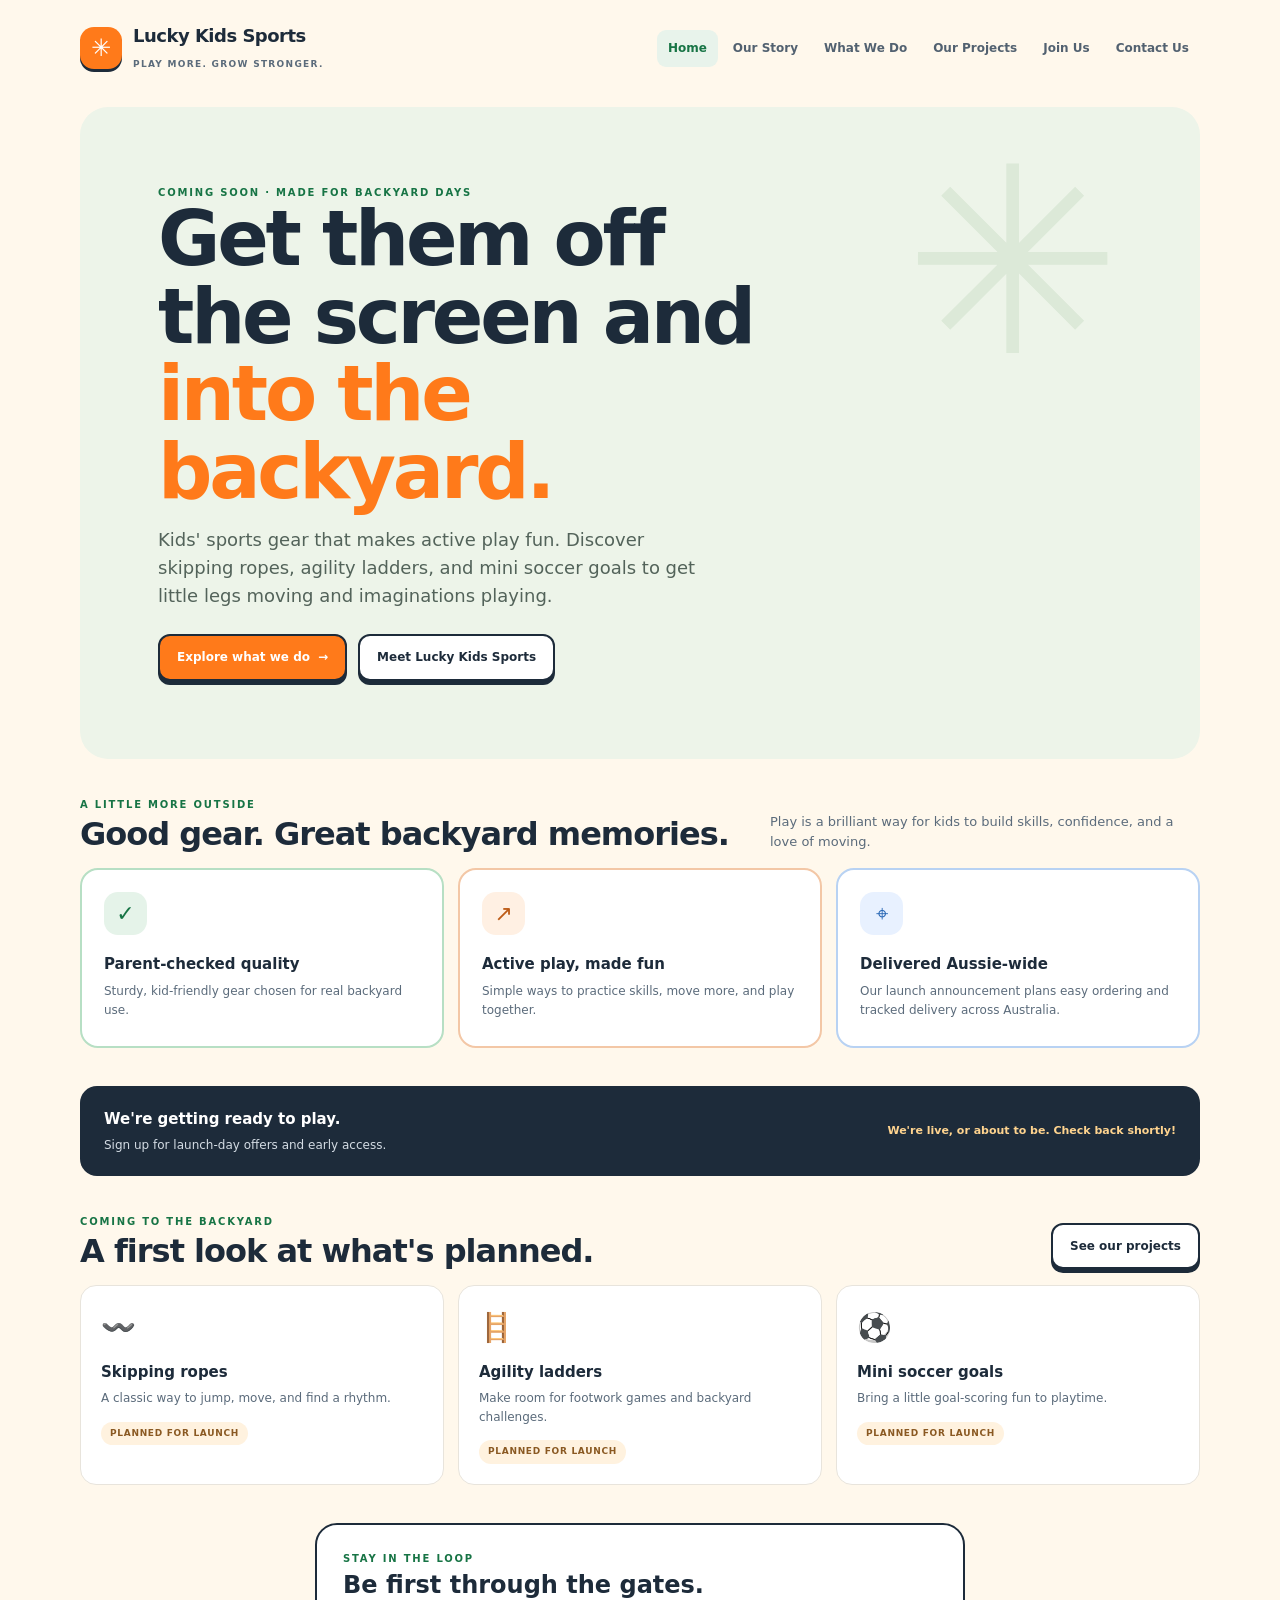
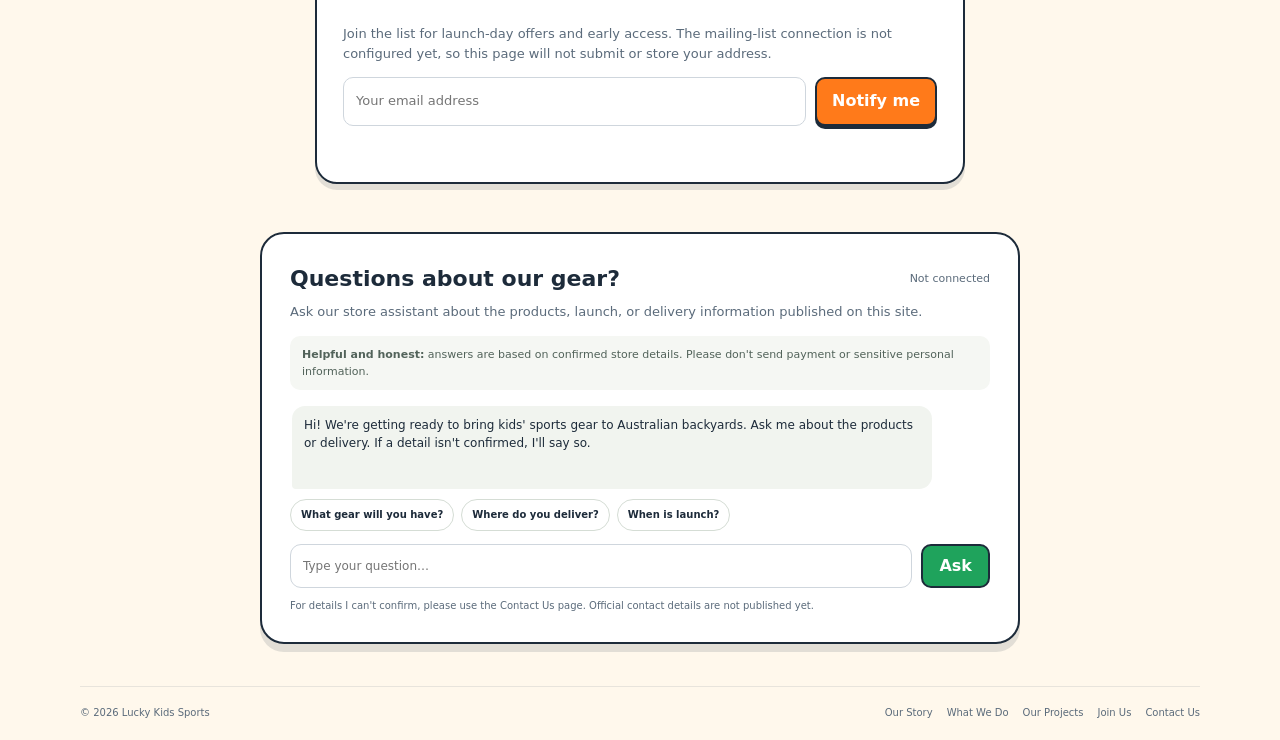
==== commit d302daf1: "Build Lucky Kids Sports multi-page store Co-authored-by: Copilot App <223556219+Copilot@users.norepl" ====
--- a/index.html
+++ b/index.html
@@ -1,353 +1,134 @@
 <!DOCTYPE html>
 <html lang="en-AU">
 <head>
-<meta charset="UTF-8">
-<meta name="viewport" content="width=device-width, initial-scale=1">
-<meta name="theme-color" content="#fff8ec">
-<title>Coming Soon | Kids Sports Gear</title>
-<meta name="description" content="Kids sports gear to get them off the screen and into the backyard. Launching soon.">
-<style>
-  :root {
-    --bg: #fff8ec;
-    --ink: #1d2b3a;
-    --muted: #5b6b7b;
-    --green: #1fa35c;
-    --orange: #ff7a1a;
-    --blue: #2b7de9;
-    --yellow: #ffc933;
-    --card: #ffffff;
-    --radius: 18px;
-  }
-  * { box-sizing: border-box; margin: 0; padding: 0; }
-  html { scroll-behavior: smooth; }
-  body {
-    font-family: "Trebuchet MS", "Segoe UI", system-ui, -apple-system, sans-serif;
-    background: var(--bg);
-    color: var(--ink);
-    min-height: 100vh;
-    line-height: 1.5;
-    overflow-x: hidden;
-  }
-  .blob { position: fixed; border-radius: 50%; z-index: 0; opacity: .5; pointer-events: none; }
-  .blob.b1 { width: 340px; height: 340px; background: var(--yellow); top: -120px; right: -100px; }
-  .blob.b2 { width: 280px; height: 280px; background: #bfe9d0; bottom: -100px; left: -90px; }
-  .blob.b3 { width: 160px; height: 160px; background: #cfe2fb; top: 55%; right: 6%; }
-  .wrap { position: relative; z-index: 1; max-width: 880px; margin: 0 auto; padding: 28px 20px 40px; }
-  header { display: flex; align-items: center; justify-content: center; gap: 12px; margin-bottom: 36px; }
-  .logo-mark { width: 44px; height: 44px; }
-  .brand { font-size: 1.5rem; font-weight: 800; letter-spacing: .5px; }
-  .hero { text-align: center; }
-  .pill {
-    display: inline-block; background: var(--ink); color: #fff;
-    font-size: .8rem; font-weight: 700; letter-spacing: 2px; text-transform: uppercase;
-    padding: 6px 14px; border-radius: 999px; margin-bottom: 18px;
-  }
-  h1 { font-size: clamp(2.2rem, 7vw, 4rem); line-height: 1.08; font-weight: 900; margin-bottom: 16px; }
-  h1 .hl { color: var(--orange); }
-  .sub { font-size: clamp(1rem, 2.6vw, 1.2rem); color: var(--muted); max-width: 560px; margin: 0 auto 32px; }
-  .countdown { display: flex; justify-content: center; gap: 12px; margin-bottom: 34px; flex-wrap: wrap; }
-  .unit {
-    background: var(--card); border-radius: var(--radius); min-width: 84px; padding: 14px 10px;
-    box-shadow: 0 6px 0 rgba(29,43,58,.12); border: 2px solid var(--ink);
-  }
-  .unit:nth-child(1) { border-color: var(--green); }
-  .unit:nth-child(2) { border-color: var(--orange); }
-  .unit:nth-child(3) { border-color: var(--blue); }
-  .unit:nth-child(4) { border-color: var(--yellow); }
-  .num { font-size: 2rem; font-weight: 900; display: block; font-variant-numeric: tabular-nums; }
-  .lbl { font-size: .72rem; text-transform: uppercase; letter-spacing: 1.5px; color: var(--muted); font-weight: 700; }
-  .launched { font-size: 1.4rem; font-weight: 800; color: var(--green); margin-bottom: 34px; }
-  .signup {
-    background: var(--card); border: 2px solid var(--ink); border-radius: 24px;
-    padding: 26px 22px; max-width: 540px; margin: 0 auto 44px;
-    box-shadow: 0 8px 0 rgba(29,43,58,.12);
-  }
-  .signup h2 { font-size: 1.25rem; margin-bottom: 6px; }
-  .signup p { color: var(--muted); font-size: .95rem; margin-bottom: 16px; }
-  .row { display: flex; gap: 10px; flex-wrap: wrap; }
-  .row input[type=email] {
-    flex: 1 1 220px; padding: 14px 16px; font-size: 1rem; border-radius: 12px;
-    border: 2px solid #cfd6dd; font-family: inherit; background: #fbfcfd;
-  }
-  .row input[type=email]:focus { outline: none; border-color: var(--blue); }
-  button {
-    flex: 0 0 auto; padding: 14px 24px; font-size: 1rem; font-weight: 800; font-family: inherit;
-    background: var(--orange); color: #fff; border: 2px solid var(--ink); border-radius: 12px; cursor: pointer;
-    box-shadow: 0 4px 0 var(--ink); transition: transform .08s, box-shadow .08s;
-  }
-  button:hover { transform: translateY(2px); box-shadow: 0 2px 0 var(--ink); }
-  button:active { transform: translateY(4px); box-shadow: 0 0 0 var(--ink); }
-  .fine { font-size: .78rem; color: var(--muted); margin-top: 12px; }
-  .msg { margin-top: 12px; font-weight: 700; display: none; }
-  .msg.ok { color: var(--green); display: block; }
-  .msg.err { color: #d33; display: block; }
-  .features { display: grid; grid-template-columns: repeat(auto-fit, minmax(190px, 1fr)); gap: 16px; margin-bottom: 40px; }
-  .feat { background: var(--card); border-radius: var(--radius); padding: 22px 16px; text-align: center; border: 2px solid transparent; }
-  .feat:nth-child(1) { border-color: var(--green); }
-  .feat:nth-child(2) { border-color: var(--orange); }
-  .feat:nth-child(3) { border-color: var(--blue); }
-  .feat svg { width: 48px; height: 48px; margin-bottom: 10px; }
-  .feat h3 { font-size: 1.05rem; margin-bottom: 4px; }
-  .feat p { font-size: .9rem; color: var(--muted); }
-  footer { text-align: center; color: var(--muted); font-size: .85rem; }
-  footer a { color: var(--blue); text-decoration: none; font-weight: 700; }
-  .ball { display: block; width: 74px; height: 74px; margin: 0 auto 10px; animation: bounce 1.1s ease-in-out infinite; }
-  .shadow { width: 54px; height: 8px; border-radius: 50%; background: rgba(29,43,58,.18); margin: 0 auto 18px; animation: shadow 1.1s ease-in-out infinite; }
-  @keyframes bounce { 0%,100% { transform: translateY(0); } 50% { transform: translateY(-22px) rotate(180deg); } }
-  @keyframes shadow { 0%,100% { transform: scaleX(1); opacity: 1; } 50% { transform: scaleX(.6); opacity: .5; } }
-
-  .customer-assistant {
-    background: var(--card); border: 2px solid var(--ink); border-radius: 24px;
-    padding: clamp(18px, 4vw, 28px); margin: 0 auto 42px; max-width: 700px;
-    box-shadow: 0 8px 0 rgba(29,43,58,.12); text-align: left;
-  }
-  .assistant-heading { display: flex; justify-content: space-between; align-items: center; gap: 12px; margin-bottom: 6px; }
-  .assistant-heading h2 { font-size: 1.3rem; }
-  .assistant-status { color: var(--muted); font-size: .72rem; white-space: nowrap; }
-  .assistant-intro { color: var(--muted); font-size: .9rem; margin-bottom: 14px; }
-  .assistant-privacy { border-radius: 10px; background: #f5f7f3; color: #52635a; padding: 10px 12px; font-size: .75rem; margin-bottom: 14px; }
-  .assistant-messages { display: grid; gap: 9px; min-height: 105px; max-height: 300px; overflow-y: auto; padding: 2px 2px 10px; }
-  .assistant-message { width: fit-content; max-width: 92%; border-radius: 13px 13px 13px 4px; background: #f1f4ef; padding: 10px 12px; font-size: .84rem; line-height: 1.5; white-space: pre-wrap; overflow-wrap: anywhere; }
-  .assistant-message.user { margin-left: auto; border-radius: 13px 13px 4px 13px; background: #e6f2e9; }
-  .assistant-message.error { background: #fff0ec; color: #974d3f; }
-  .assistant-suggestions { display: flex; flex-wrap: wrap; gap: 7px; margin-bottom: 13px; }
-  .assistant-suggestion { background: #fff; color: var(--ink); border: 1px solid #d5ddd5; box-shadow: none; border-radius: 999px; padding: 7px 10px; font-size: .72rem; font-weight: 600; }
-  .assistant-suggestion:hover { background: #f4f8f3; border-color: #9cb99f; box-shadow: none; }
-  .assistant-form { display: flex; gap: 9px; }
-  .assistant-input { flex: 1; min-width: 0; border: 1px solid #cfd6dd; border-radius: 11px; background: #fff; padding: 11px 12px; font: inherit; font-size: .88rem; }
-  .assistant-input:focus { outline: 2px solid var(--blue); outline-offset: 1px; }
-  .assistant-send { background: var(--green); padding: 9px 16px; }
-  .assistant-send:disabled { opacity: .6; cursor: wait; }
-  .assistant-contact { color: var(--muted); font-size: .72rem; margin-top: 10px; }
-  @media (max-width: 600px) {
-    .wrap { padding: 20px 14px 32px; }
-    header { margin-bottom: 26px; }
-    .customer-assistant { border-radius: 18px; }
-    .assistant-heading h2 { font-size: 1.12rem; }
-    .assistant-form { gap: 7px; }
-    .assistant-send { padding: 8px 13px; }
-  }
-  @media (prefers-reduced-motion: reduce) { .ball, .shadow { animation: none; } }
-</style>
+  <meta charset="UTF-8">
+  <meta name="viewport" content="width=device-width, initial-scale=1">
+  <meta name="theme-color" content="#fff8ec">
+  <meta name="description" content="Lucky Kids Sports makes active outdoor play fun with kids' sports gear. Coming soon in Australia.">
+  <title>Lucky Kids Sports | Active play starts here</title>
+  <link rel="stylesheet" href="styles.css">
+  <script src="site.js" defer></script>
 </head>
 <body>
-<div class="blob b1"></div><div class="blob b2"></div><div class="blob b3"></div>
+  <div class="site-shell">
+    <header class="site-header">
+      <a class="brand-link" href="index.html" aria-label="Lucky Kids Sports home">
+        <span class="brand-mark" aria-hidden="true">✳</span>
+        <span><span class="brand-name">Lucky Kids Sports</span><br><span class="brand-note">PLAY MORE. GROW STRONGER.</span></span>
+      </a>
+      <button class="menu-toggle" type="button" aria-label="Open menu" aria-expanded="false" aria-controls="siteNavigation">☰</button>
+      <nav class="site-nav" id="siteNavigation" aria-label="Main navigation">
+        <a href="index.html">Home</a>
+        <a href="our-story.html">Our Story</a>
+        <a href="what-we-do.html">What We Do</a>
+        <a href="our-projects.html">Our Projects</a>
+        <a href="join-us.html">Join Us</a>
+        <a href="contact-us.html">Contact Us</a>
+      </nav>
+    </header>
 
-<div class="wrap">
-  <header>
-    <svg class="logo-mark" viewBox="0 0 48 48" aria-hidden="true">
-      <circle cx="24" cy="24" r="22" fill="#ff7a1a" stroke="#1d2b3a" stroke-width="3"/>
-      <path d="M24 2v44M2 24h44M8 9c8 6 8 24 0 30M40 9c-8 6-8 24 0 30" fill="none" stroke="#1d2b3a" stroke-width="2.5"/>
-    </svg>
-    <span class="brand" id="brandName">Your Store Name</span>
-  </header>
+    <main class="page-main">
+      <section class="home-hero">
+        <div class="hero-copy">
+          <div class="eyebrow">Coming soon · Made for backyard days</div>
+          <h1>Get them off the screen and <span class="highlight">into the backyard.</span></h1>
+          <p>Kids' sports gear that makes active play fun. Discover skipping ropes, agility ladders, and mini soccer goals to get little legs moving and imaginations playing.</p>
+          <div class="button-row">
+            <a class="button" href="what-we-do.html">Explore what we do <span aria-hidden="true">→</span></a>
+            <a class="button secondary" href="our-story.html">Meet Lucky Kids Sports</a>
+          </div>
+        </div>
+      </section>
 
-  <main class="hero">
-    <svg class="ball" viewBox="0 0 48 48" aria-hidden="true">
-      <circle cx="24" cy="24" r="22" fill="#ffffff" stroke="#1d2b3a" stroke-width="3"/>
-      <polygon points="24,14 32,20 29,30 19,30 16,20" fill="#1d2b3a"/>
-      <path d="M24 14V4M32 20l9-4M29 30l6 8M19 30l-6 8M16 20l-9-4" stroke="#1d2b3a" stroke-width="2.5" fill="none"/>
-    </svg>
-    <div class="shadow"></div>
+      <section class="section" aria-labelledby="featuresTitle">
+        <div class="section-heading">
+          <div><div class="eyebrow">A little more outside</div><h2 id="featuresTitle">Good gear. Great backyard memories.</h2></div>
+          <p>Play is a brilliant way for kids to build skills, confidence, and a love of moving.</p>
+        </div>
+        <div class="feature-grid">
+          <article class="feature-card">
+            <span class="feature-icon" aria-hidden="true">✓</span>
+            <h3>Parent-checked quality</h3>
+            <p>Sturdy, kid-friendly gear chosen for real backyard use.</p>
+          </article>
+          <article class="feature-card">
+            <span class="feature-icon" aria-hidden="true">↗</span>
+            <h3>Active play, made fun</h3>
+            <p>Simple ways to practice skills, move more, and play together.</p>
+          </article>
+          <article class="feature-card">
+            <span class="feature-icon" aria-hidden="true">⌖</span>
+            <h3>Delivered Aussie-wide</h3>
+            <p>Our launch announcement plans easy ordering and tracked delivery across Australia.</p>
+          </article>
+        </div>
+      </section>
 
-    <span class="pill">Coming Soon</span>
-    <h1>Get them off the screen and <span class="hl">into the backyard.</span></h1>
-    <p class="sub">Kids' sports gear that makes active play fun, from skipping ropes and agility ladders to mini soccer goals. Launching soon in Australia.</p>
+      <section class="launch-strip" data-launch-date="2026-11-15T09:00:00+11:00" aria-label="Launch date">
+        <div><strong>We're getting ready to play.</strong><p>Sign up for launch-day offers and early access.</p></div>
+        <div class="launch-date" id="countdown" aria-live="polite">
+          <span data-countdown="days">00</span> days
+          <span data-countdown="hours">00</span> hours
+          <span data-countdown="minutes">00</span> mins
+          <span data-countdown="seconds">00</span> secs
+        </div>
+        <div class="launch-date" id="launchMessage" hidden>We're live, or about to be. Check back shortly!</div>
+      </section>
 
-    <div id="countdownArea">
-      <div class="countdown" id="countdown" aria-live="polite">
-        <div class="unit"><span class="num" id="d">00</span><span class="lbl">Days</span></div>
-        <div class="unit"><span class="num" id="h">00</span><span class="lbl">Hours</span></div>
-        <div class="unit"><span class="num" id="m">00</span><span class="lbl">Mins</span></div>
-        <div class="unit"><span class="num" id="s">00</span><span class="lbl">Secs</span></div>
-      </div>
-    </div>
+      <section class="section" aria-labelledby="productsTitle">
+        <div class="section-heading">
+          <div><div class="eyebrow">Coming to the backyard</div><h2 id="productsTitle">A first look at what's planned.</h2></div>
+          <a class="button secondary" href="our-projects.html">See our projects</a>
+        </div>
+        <div class="project-grid">
+          <article class="project-card"><span class="project-emoji" aria-hidden="true">〰️</span><h3>Skipping ropes</h3><p>A classic way to jump, move, and find a rhythm.</p><span class="status-label">Planned for launch</span></article>
+          <article class="project-card"><span class="project-emoji" aria-hidden="true">🪜</span><h3>Agility ladders</h3><p>Make room for footwork games and backyard challenges.</p><span class="status-label">Planned for launch</span></article>
+          <article class="project-card"><span class="project-emoji" aria-hidden="true">⚽</span><h3>Mini soccer goals</h3><p>Bring a little goal-scoring fun to playtime.</p><span class="status-label">Planned for launch</span></article>
+        </div>
+      </section>
 
-    <section class="signup" aria-labelledby="signupTitle">
-      <h2 id="signupTitle">Be first through the gates</h2>
-      <p>Join the list for launch-day offers and early access.</p>
-      <form id="signupForm" action="YOUR_FORM_ENDPOINT_HERE" method="POST">
-        <div class="row">
-          <input type="email" name="email" id="email" placeholder="Your email address" required aria-label="Email address">
+      <section class="section signup-panel" aria-labelledby="signupTitle">
+        <div class="eyebrow">Stay in the loop</div>
+        <h2 id="signupTitle">Be first through the gates.</h2>
+        <p>Join the list for launch-day offers and early access. The mailing-list connection is not configured yet, so this page will not submit or store your address.</p>
+        <form class="signup-form" id="joinForm">
+          <label class="sr-only" for="emailAddress">Your email address</label>
+          <input id="emailAddress" type="email" placeholder="Your email address" autocomplete="email" required>
           <button type="submit">Notify me</button>
+        </form>
+        <p class="form-status" id="joinMessage" role="status"></p>
+      </section>
+
+      <section class="customer-assistant" id="assistant" aria-labelledby="assistantTitle">
+        <div class="assistant-heading">
+          <h2 id="assistantTitle">Questions about our gear?</h2>
+          <span class="assistant-status" id="assistantStatus">Not connected</span>
         </div>
-        <p class="msg" id="msg" role="status"></p>
-      </form>
-      <p class="fine">No spam. Unsubscribe any time.</p>
-    </section>
+        <p class="assistant-intro">Ask our store assistant about the products, launch, or delivery information published on this site.</p>
+        <p class="assistant-privacy"><strong>Helpful and honest:</strong> answers are based on confirmed store details. Please don't send payment or sensitive personal information.</p>
+        <div class="assistant-messages" id="assistantMessages" role="log" aria-live="polite" aria-relevant="additions">
+          <div class="assistant-message">Hi! We're getting ready to bring kids' sports gear to Australian backyards. Ask me about the products or delivery. If a detail isn't confirmed, I'll say so.</div>
+        </div>
+        <div class="assistant-suggestions" aria-label="Suggested questions">
+          <button class="assistant-suggestion" type="button">What gear will you have?</button>
+          <button class="assistant-suggestion" type="button">Where do you deliver?</button>
+          <button class="assistant-suggestion" type="button">When is launch?</button>
+        </div>
+        <form class="assistant-form" id="assistantForm">
+          <label class="sr-only" for="assistantInput">Ask a question about our store</label>
+          <input class="assistant-input" id="assistantInput" type="text" maxlength="1000" autocomplete="off" placeholder="Type your question…" required>
+          <button class="assistant-send" id="assistantSend" type="submit">Ask</button>
+        </form>
+        <p class="assistant-contact" id="assistantContact">For details I can't confirm, please use the Contact Us page. Official contact details are not published yet.</p>
+      </section>
+    </main>
 
-    <section class="features" aria-label="What to expect">
-      <div class="feat">
-        <svg viewBox="0 0 48 48" aria-hidden="true"><circle cx="24" cy="24" r="22" fill="#d8f3e4"/><path d="M14 26l7 7 13-16" fill="none" stroke="#1fa35c" stroke-width="4" stroke-linecap="round" stroke-linejoin="round"/></svg>
-        <h3>Parent-checked quality</h3>
-        <p>Sturdy, kid-friendly gear chosen for real backyard use.</p>
-      </div>
-      <div class="feat">
-        <svg viewBox="0 0 48 48" aria-hidden="true"><circle cx="24" cy="24" r="22" fill="#ffe3cc"/><path d="M12 30c4-12 10-12 12-4s8 6 12-6" fill="none" stroke="#ff7a1a" stroke-width="4" stroke-linecap="round"/></svg>
-        <h3>Active play</h3>
-        <p>Fun ways to build fitness, skills and confidence.</p>
-      </div>
-      <div class="feat">
-        <svg viewBox="0 0 48 48" aria-hidden="true"><circle cx="24" cy="24" r="22" fill="#d6e7fc"/><rect x="11" y="19" width="26" height="14" rx="3" fill="none" stroke="#2b7de9" stroke-width="3.5"/><path d="M11 25h26M20 19v14" stroke="#2b7de9" stroke-width="3"/></svg>
-        <h3>Delivered Aussie-wide</h3>
-        <p>Easy ordering and tracked delivery to your door.</p>
-      </div>
-    </section>
-
-    <section class="customer-assistant" aria-labelledby="assistantTitle">
-      <div class="assistant-heading">
-        <h2 id="assistantTitle">Questions about our gear?</h2>
-        <span class="assistant-status" id="assistantStatus">Not connected</span>
-      </div>
-      <p class="assistant-intro">Ask our store assistant about the products, launch, or delivery information published on this page.</p>
-      <p class="assistant-privacy"><strong>Helpful and honest:</strong> answers are based on confirmed store details. Please don't send payment or sensitive personal information.</p>
-      <div class="assistant-messages" id="assistantMessages" role="log" aria-live="polite" aria-relevant="additions">
-        <div class="assistant-message">Hi! We’re getting ready to bring kids’ sports gear to Australian backyards. Ask me about the products or delivery. If a detail isn’t confirmed, I’ll say so.</div>
-      </div>
-      <div class="assistant-suggestions" aria-label="Suggested questions">
-        <button class="assistant-suggestion" type="button">What gear will you have?</button>
-        <button class="assistant-suggestion" type="button">Where do you deliver?</button>
-        <button class="assistant-suggestion" type="button">When is launch?</button>
-      </div>
-      <form class="assistant-form" id="assistantForm">
-        <input class="assistant-input" id="assistantInput" type="text" maxlength="1000" autocomplete="off" placeholder="Type your question…" aria-label="Ask a question about our store" required>
-        <button class="assistant-send" id="assistantSend" type="submit" aria-label="Send question">Ask</button>
-      </form>
-      <p class="assistant-contact" id="assistantContact">For details I can’t confirm, please use the store’s official contact details. Contact information is not configured on this page yet.</p>
-    </section>
-  </main>
-
-  <footer>
-    <p>&copy; <span id="year"></span> <span id="footBrand">Your Store Name</span>. All rights reserved.</p>
-    <p style="margin-top:6px">Follow along: <a href="#">Instagram</a> &middot; <a href="#">TikTok</a> &middot; <a href="#">Facebook</a></p>
-  </footer>
-</div>
-
-<script>
-  const STORE_NAME = "Your Store Name";
-  const LAUNCH_DATE = "2026-11-15T09:00:00+11:00";
-
-  document.getElementById("brandName").textContent = STORE_NAME;
-  document.getElementById("footBrand").textContent = STORE_NAME;
-  document.title = "Coming Soon | " + STORE_NAME;
-  document.getElementById("year").textContent = new Date().getFullYear();
-
-  const target = new Date(LAUNCH_DATE).getTime();
-  const pad = n => String(n).padStart(2, "0");
-  function tick() {
-    const diff = target - Date.now();
-    if (isNaN(target) || diff <= 0) {
-      document.getElementById("countdownArea").innerHTML = '<p class="launched">We\'re live, or about to be. Check back shortly!</p>';
-      return false;
-    }
-    document.getElementById("d").textContent = pad(Math.floor(diff / 86400000));
-    document.getElementById("h").textContent = pad(Math.floor(diff / 3600000) % 24);
-    document.getElementById("m").textContent = pad(Math.floor(diff / 60000) % 60);
-    document.getElementById("s").textContent = pad(Math.floor(diff / 1000) % 60);
-    return true;
-  }
-  if (tick()) {
-    const timer = setInterval(() => { if (!tick()) clearInterval(timer); }, 1000);
-  }
-
-  const signupForm = document.getElementById("signupForm");
-  const signupMessage = document.getElementById("msg");
-  signupForm.addEventListener("submit", async event => {
-    const action = signupForm.getAttribute("action");
-    if (!action || action.includes("YOUR_FORM_ENDPOINT_HERE")) {
-      event.preventDefault();
-      signupMessage.className = "msg err";
-      signupMessage.textContent = "Signup isn't connected yet. Add your email service endpoint before collecting addresses.";
-      return;
-    }
-    event.preventDefault();
-    try {
-      const response = await fetch(action, {
-        method: "POST",
-        body: new FormData(signupForm),
-        headers: { "Accept": "application/json" }
-      });
-      if (!response.ok) throw new Error(`Signup service returned ${response.status}.`);
-      signupForm.reset();
-      signupMessage.className = "msg ok";
-      signupMessage.textContent = "You're on the list. Thanks!";
-    } catch (error) {
-      signupMessage.className = "msg err";
-      signupMessage.textContent = "Something went wrong. Please try again.";
-    }
-  });
-
-  // Set to the deployed serverless endpoint URL to enable AI chat.
-  const AI_CHAT_ENDPOINT = "";
-  const assistantForm = document.getElementById("assistantForm");
-  const assistantInput = document.getElementById("assistantInput");
-  const assistantMessages = document.getElementById("assistantMessages");
-  const assistantSend = document.getElementById("assistantSend");
-  const assistantStatus = document.getElementById("assistantStatus");
-
-  function addAssistantMessage(text, kind = "") {
-    const node = document.createElement("div");
-    node.className = `assistant-message${kind ? ` ${kind}` : ""}`;
-    node.textContent = text;
-    assistantMessages.append(node);
-    assistantMessages.scrollTop = assistantMessages.scrollHeight;
-  }
-
-  document.querySelectorAll(".assistant-suggestion").forEach(button => {
-    button.addEventListener("click", () => {
-      assistantInput.value = button.textContent;
-      assistantForm.requestSubmit();
-    });
-  });
-
-  assistantForm.addEventListener("submit", async event => {
-    event.preventDefault();
-    const question = assistantInput.value.trim();
-    if (!question) return;
-    addAssistantMessage(question, "user");
-    assistantInput.value = "";
-    if (!AI_CHAT_ENDPOINT) {
-      addAssistantMessage("The assistant isn’t connected yet, so your question wasn’t sent. Please check back later or use the store’s official contact details.", "error");
-      return;
-    }
-
-    assistantSend.disabled = true;
-    assistantStatus.textContent = "Thinking…";
-    try {
-      const response = await fetch(AI_CHAT_ENDPOINT, {
-        method: "POST",
-        headers: { "Content-Type": "application/json", "Accept": "application/json" },
-        body: JSON.stringify({ message: question })
-      });
-      const data = await response.json().catch(() => null);
-      if (!response.ok) throw new Error(data && data.error ? data.error : `Service returned ${response.status}.`);
-      if (!data || typeof data.reply !== "string" || !data.reply.trim()) throw new Error("The assistant returned an invalid response.");
-      addAssistantMessage(data.reply.trim());
-      if (typeof data.contactUrl === "string") {
-        try {
-          const contactUrl = new URL(data.contactUrl);
-          if (contactUrl.protocol === "https:") {
-            const contact = document.getElementById("assistantContact");
-            contact.replaceChildren(document.createTextNode("Need a person? "));
-            const link = document.createElement("a");
-            link.href = contactUrl.href;
-            link.textContent = "Contact the store";
-            link.rel = "noopener noreferrer";
-            contact.append(link, document.createTextNode("."));
-          }
-        } catch {
-          // Keep the plain-text contact guidance when the optional URL is invalid.
-        }
-      }
-      assistantStatus.textContent = "Ready to help";
-    } catch {
-      addAssistantMessage("Sorry, I couldn’t get an answer just now. Please try again later or use the store’s official contact details.", "error");
-      assistantStatus.textContent = "Temporarily unavailable";
-    } finally {
-      assistantSend.disabled = false;
-      assistantInput.focus();
-    }
-  });
-</script>
+    <footer class="site-footer">
+      <span>© <span class="current-year"></span> Lucky Kids Sports</span>
+      <nav class="footer-nav" aria-label="Footer navigation">
+        <a href="our-story.html">Our Story</a><a href="what-we-do.html">What We Do</a><a href="our-projects.html">Our Projects</a><a href="join-us.html">Join Us</a><a href="contact-us.html">Contact Us</a>
+      </nav>
+    </footer>
+  </div>
 </body>
 </html>
--- a/styles.css
+++ b/styles.css
@@ -0,0 +1,131 @@
+:root {
+  color-scheme: light;
+  --paper: #fff8ec;
+  --ink: #1d2b3a;
+  --muted: #5b6b7b;
+  --green: #1fa35c;
+  --green-dark: #177445;
+  --orange: #ff7a1a;
+  --blue: #2b7de9;
+  --yellow: #ffc933;
+  --card: #fff;
+  --line: #e8e4dc;
+  --radius: 18px;
+  font-family: "Trebuchet MS", "Segoe UI", system-ui, -apple-system, sans-serif;
+}
+
+* { box-sizing: border-box; }
+html { scroll-behavior: smooth; }
+body { margin: 0; min-height: 100vh; color: var(--ink); background: var(--paper); line-height: 1.55; }
+button, input { font: inherit; }
+a { color: inherit; }
+.site-shell { position: relative; z-index: 1; width: min(100% - 36px, 1120px); margin: auto; }
+.site-header { display: flex; justify-content: space-between; align-items: center; gap: 24px; padding: 22px 0; }
+.brand-link { display: inline-flex; align-items: center; gap: 11px; color: var(--ink); text-decoration: none; }
+.brand-mark { width: 42px; height: 42px; border-radius: 14px; display: grid; place-items: center; background: var(--orange); color: #fff; font-size: 24px; box-shadow: 0 3px 0 var(--ink); }
+.brand-name { font-size: 18px; font-weight: 900; letter-spacing: -.5px; }
+.brand-note { color: var(--muted); font-size: 9px; font-weight: 750; letter-spacing: 1.3px; }
+.site-nav { display: flex; align-items: center; gap: 4px; }
+.site-nav a { padding: 9px 11px; color: #526170; text-decoration: none; font-size: 12px; font-weight: 700; border-radius: 9px; white-space: nowrap; }
+.site-nav a:hover, .site-nav a[aria-current="page"] { color: var(--green-dark); background: #e8f3eb; }
+.menu-toggle { display: none; width: 42px; height: 42px; border: 1px solid var(--line); border-radius: 11px; background: #fff; color: var(--ink); font-size: 19px; }
+.page-main { min-height: 64vh; }
+.sr-only { position: absolute; width: 1px; height: 1px; padding: 0; margin: -1px; overflow: hidden; clip: rect(0, 0, 0, 0); white-space: nowrap; border: 0; }
+.home-hero { position: relative; overflow: hidden; margin: 10px 0 32px; border-radius: 28px; padding: clamp(32px, 7vw, 78px); background: #edf4e9; }
+.home-hero::after { content: "✳"; position: absolute; right: 7%; top: 4%; color: #dce9d8; font-size: clamp(130px, 24vw, 260px); line-height: 1; pointer-events: none; }
+.hero-copy { position: relative; z-index: 1; max-width: 650px; }
+.eyebrow { color: var(--green-dark); font-size: 10px; font-weight: 900; letter-spacing: 1.8px; text-transform: uppercase; }
+h1, h2, h3, p { margin-top: 0; }
+h1 { max-width: 700px; margin-bottom: 16px; font-size: clamp(38px, 7.4vw, 76px); line-height: 1.02; letter-spacing: -3.2px; font-weight: 900; }
+h1 .highlight { color: var(--orange); }
+.hero-copy p { max-width: 540px; margin-bottom: 24px; color: #53635a; font-size: clamp(15px, 2vw, 18px); }
+.button-row { display: flex; flex-wrap: wrap; gap: 11px; }
+.button { display: inline-flex; align-items: center; justify-content: center; gap: 8px; padding: 12px 17px; border: 2px solid var(--ink); border-radius: 12px; background: var(--orange); box-shadow: 0 4px 0 var(--ink); color: #fff; text-decoration: none; font-size: 12px; font-weight: 850; transition: transform .08s, box-shadow .08s; }
+.button:hover { transform: translateY(2px); box-shadow: 0 2px 0 var(--ink); }
+.button.secondary { background: #fff; color: var(--ink); }
+.section { margin: 38px 0; }
+.section-heading { display: flex; align-items: end; justify-content: space-between; gap: 18px; margin-bottom: 16px; }
+.section-heading h2 { margin: 5px 0 0; font-size: clamp(22px, 4vw, 32px); line-height: 1.1; letter-spacing: -1px; }
+.section-heading p { max-width: 430px; margin: 0; color: var(--muted); font-size: 13px; }
+.feature-grid { display: grid; grid-template-columns: repeat(3, 1fr); gap: 14px; }
+.feature-card { min-height: 180px; padding: 22px; background: var(--card); border: 2px solid var(--line); border-radius: var(--radius); }
+.feature-card:nth-child(1) { border-color: #b7dfc4; }
+.feature-card:nth-child(2) { border-color: #f3c7a6; }
+.feature-card:nth-child(3) { border-color: #b8d2f3; }
+.feature-icon { display: grid; place-items: center; width: 43px; height: 43px; margin-bottom: 18px; border-radius: 14px; background: #e5f3e9; color: var(--green-dark); font-size: 22px; }
+.feature-card:nth-child(2) .feature-icon { background: #fff0e3; color: #bd5b17; }
+.feature-card:nth-child(3) .feature-icon { background: #e8f1ff; color: #2867b5; }
+.feature-card h3 { margin-bottom: 6px; font-size: 15px; }
+.feature-card p { margin: 0; color: var(--muted); font-size: 12px; }
+.launch-strip { display: flex; align-items: center; justify-content: space-between; gap: 20px; padding: 21px 24px; border-radius: 17px; background: var(--ink); color: #fff; }
+.launch-strip p { margin: 4px 0 0; color: #d4dce4; font-size: 12px; }
+.launch-strip strong { font-size: 15px; }
+.launch-date { color: #ffd48f; font-size: 11px; font-weight: 800; white-space: nowrap; }
+.page-hero { margin: 10px 0 26px; padding: clamp(30px, 6vw, 56px); border-radius: 24px; background: #edf4e9; }
+.page-hero h1 { margin: 8px 0 12px; font-size: clamp(34px, 6vw, 56px); }
+.page-hero p { max-width: 650px; margin: 0; color: #53635a; font-size: 15px; }
+.content-card { padding: clamp(20px, 4vw, 34px); border: 1px solid var(--line); border-radius: 19px; background: #fff; }
+.content-card h2 { margin-bottom: 10px; font-size: 21px; letter-spacing: -.5px; }
+.content-card p { color: var(--muted); font-size: 14px; }
+.content-card p:last-child { margin-bottom: 0; }
+.project-grid { display: grid; grid-template-columns: repeat(3, 1fr); gap: 14px; }
+.project-card { padding: 20px; border: 1px solid var(--line); border-radius: 16px; background: #fff; }
+.project-card .project-emoji { font-size: 28px; }
+.project-card h3 { margin: 11px 0 5px; font-size: 15px; }
+.project-card p { margin: 0; color: var(--muted); font-size: 12px; }
+.status-label { display: inline-block; margin-top: 14px; padding: 5px 9px; border-radius: 99px; background: #fff2df; color: #8a5922; font-size: 9px; font-weight: 850; text-transform: uppercase; letter-spacing: .7px; }
+.contact-panel { display: grid; grid-template-columns: 1fr auto; align-items: center; gap: 20px; padding: 24px; border-radius: 18px; background: #edf4e9; }
+.contact-panel p { margin: 6px 0 0; color: var(--muted); font-size: 13px; }
+.signup-panel { max-width: 650px; margin: auto; padding: 26px; border: 2px solid var(--ink); border-radius: 22px; background: #fff; box-shadow: 0 6px 0 #1d2b3a20; }
+.signup-panel p { color: var(--muted); font-size: 13px; }
+.signup-form { display: flex; gap: 9px; }
+.signup-form input { flex: 1; min-width: 0; border: 1px solid #cfd6dd; border-radius: 10px; padding: 12px; font-size: 13px; }
+.signup-form button { border: 2px solid var(--ink); border-radius: 10px; background: var(--orange); color: #fff; padding: 10px 15px; font-weight: 800; box-shadow: 0 3px 0 var(--ink); cursor: pointer; }
+.form-status { min-height: 20px; margin: 10px 0 0 !important; font-size: 11px !important; }
+.form-status.error { color: #b2372c; }
+.site-footer { display: flex; justify-content: space-between; align-items: center; gap: 18px; margin: 40px 0 20px; padding: 18px 0 0; border-top: 1px solid var(--line); color: var(--muted); font-size: 10px; }
+.footer-nav { display: flex; flex-wrap: wrap; gap: 14px; }
+.footer-nav a { color: var(--muted); text-decoration: none; }
+.footer-nav a:hover { color: var(--green-dark); }
+.customer-assistant { max-width: 760px; margin: 48px auto 42px; padding: clamp(18px, 4vw, 28px); border: 2px solid var(--ink); border-radius: 24px; background: #fff; box-shadow: 0 8px 0 #1d2b3a20; }
+.assistant-heading { display: flex; justify-content: space-between; align-items: center; gap: 12px; margin-bottom: 6px; }
+.assistant-heading h2 { margin: 0; font-size: 22px; }
+.assistant-status { color: var(--muted); font-size: 11px; white-space: nowrap; }
+.assistant-intro { margin: 5px 0 14px; color: var(--muted); font-size: 13px; }
+.assistant-privacy { margin-bottom: 14px; padding: 10px 12px; border-radius: 10px; background: #f5f7f3; color: #52635a; font-size: 11px; }
+.assistant-messages { display: grid; gap: 9px; min-height: 95px; max-height: 300px; overflow-y: auto; padding: 2px 2px 10px; }
+.assistant-message { width: fit-content; max-width: 92%; padding: 10px 12px; border-radius: 13px 13px 13px 4px; background: #f1f4ef; font-size: 12px; line-height: 1.5; white-space: pre-wrap; overflow-wrap: anywhere; }
+.assistant-message.user { margin-left: auto; border-radius: 13px 13px 4px 13px; background: #e6f2e9; }
+.assistant-message.error { background: #fff0ec; color: #974d3f; }
+.assistant-suggestions { display: flex; flex-wrap: wrap; gap: 7px; margin-bottom: 13px; }
+.assistant-suggestion { padding: 7px 10px; border: 1px solid #d5ddd5; border-radius: 999px; background: #fff; color: var(--ink); font-size: 10px; font-weight: 650; cursor: pointer; }
+.assistant-form { display: flex; gap: 9px; }
+.assistant-input { flex: 1; min-width: 0; border: 1px solid #cfd6dd; border-radius: 11px; padding: 11px 12px; font: inherit; font-size: 12px; }
+.assistant-send { border: 2px solid var(--ink); border-radius: 10px; padding: 8px 16px; background: var(--green); color: #fff; font-weight: 800; cursor: pointer; }
+.assistant-send:disabled { opacity: .6; cursor: wait; }
+.assistant-contact { margin: 10px 0 0; color: var(--muted); font-size: 10px; }
+.assistant-contact a { color: var(--green-dark); font-weight: 800; }
+@media (max-width: 850px) {
+  .site-header { flex-wrap: wrap; }
+  .menu-toggle { display: inline-grid; place-items: center; margin-left: auto; }
+  .site-nav { display: none; width: 100%; padding: 7px; border: 1px solid var(--line); border-radius: 14px; background: #fff; }
+  .site-nav.open { display: grid; grid-template-columns: repeat(3, minmax(0, 1fr)); }
+  .site-nav a { text-align: center; white-space: normal; }
+}
+@media (max-width: 620px) {
+  .site-shell { width: min(100% - 24px, 1120px); }
+  .site-header { padding: 15px 0; }
+  .brand-name { font-size: 16px; }
+  .site-nav.open { grid-template-columns: repeat(2, minmax(0, 1fr)); }
+  .home-hero { margin-top: 5px; border-radius: 21px; }
+  h1 { letter-spacing: -1.9px; }
+  .feature-grid, .project-grid { grid-template-columns: 1fr; }
+  .feature-card { min-height: auto; }
+  .section-heading, .launch-strip { align-items: flex-start; flex-direction: column; }
+  .launch-date { white-space: normal; }
+  .contact-panel { grid-template-columns: 1fr; }
+  .signup-form { flex-direction: column; }
+  .site-footer { align-items: flex-start; flex-direction: column; }
+  .assistant-heading h2 { font-size: 18px; }
+}
+@media (prefers-reduced-motion: reduce) { *, *::before, *::after { scroll-behavior: auto !important; transition-duration: .01ms !important; } }
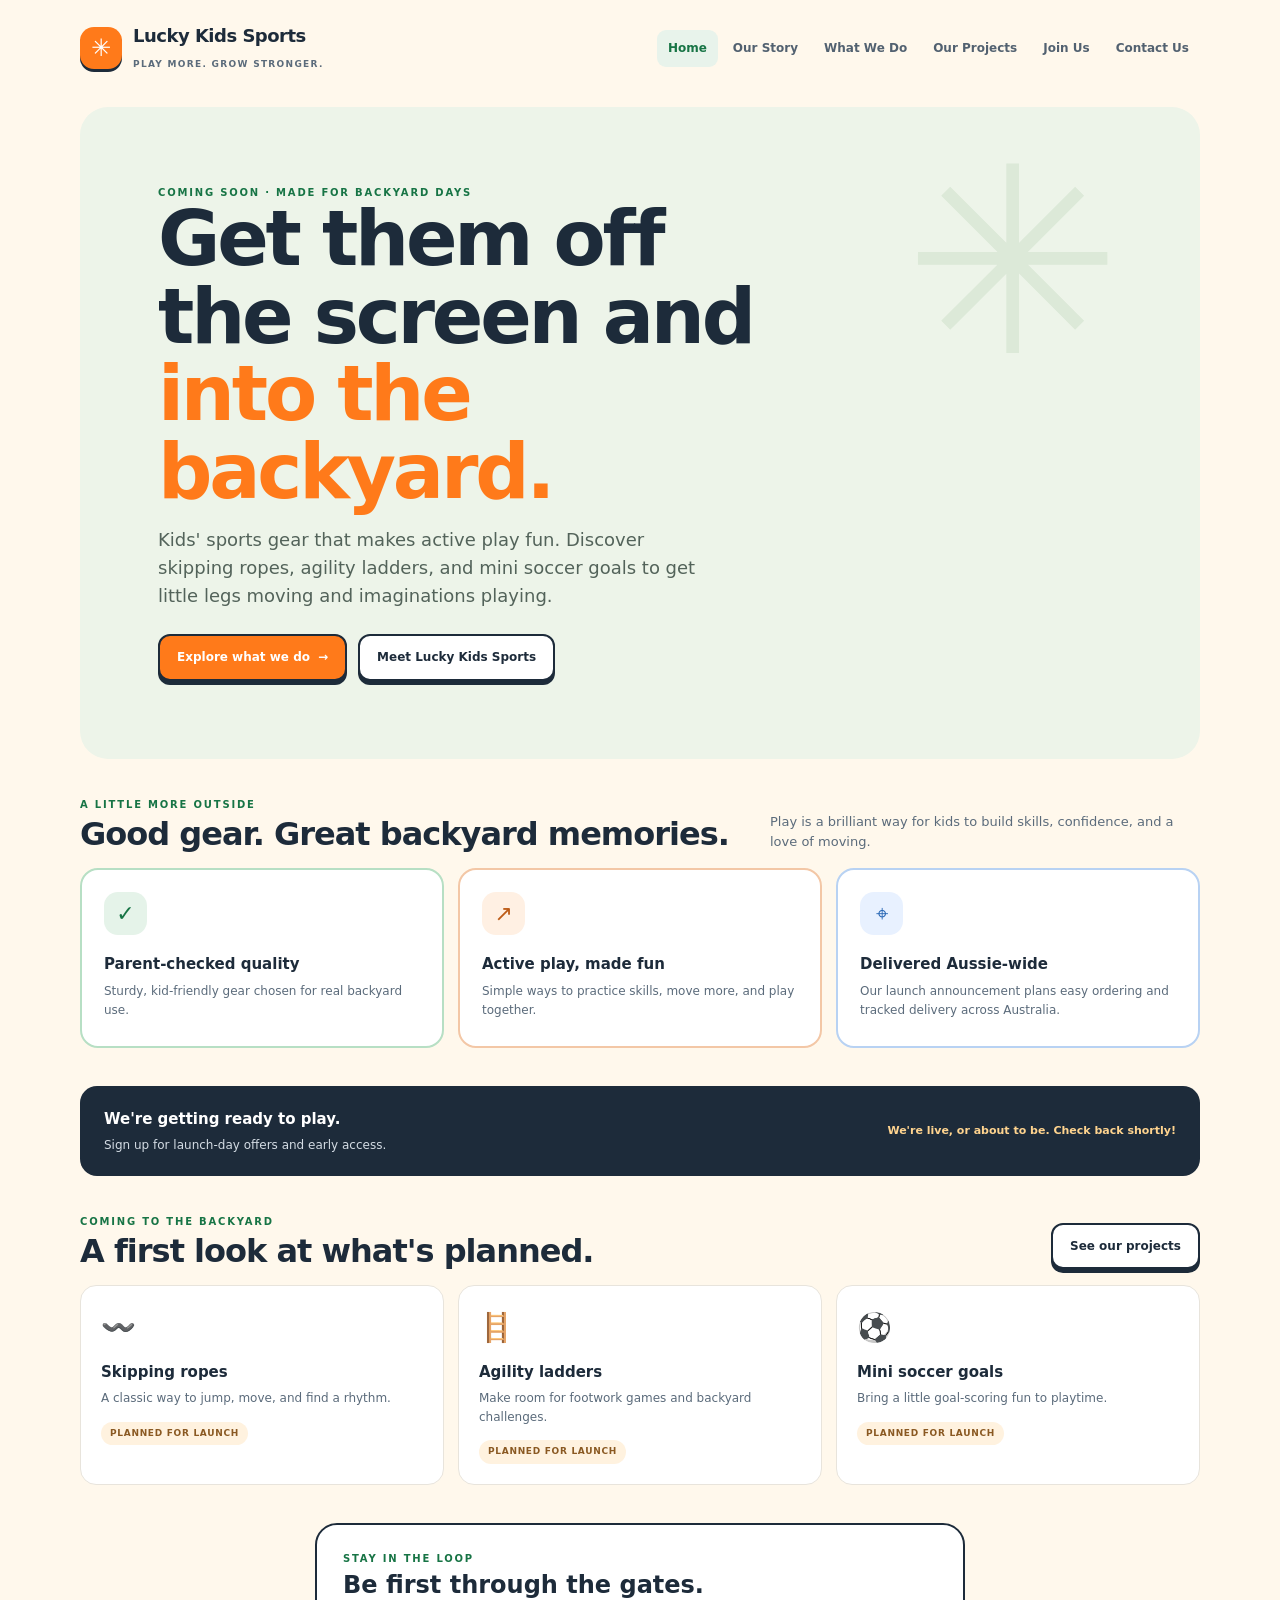
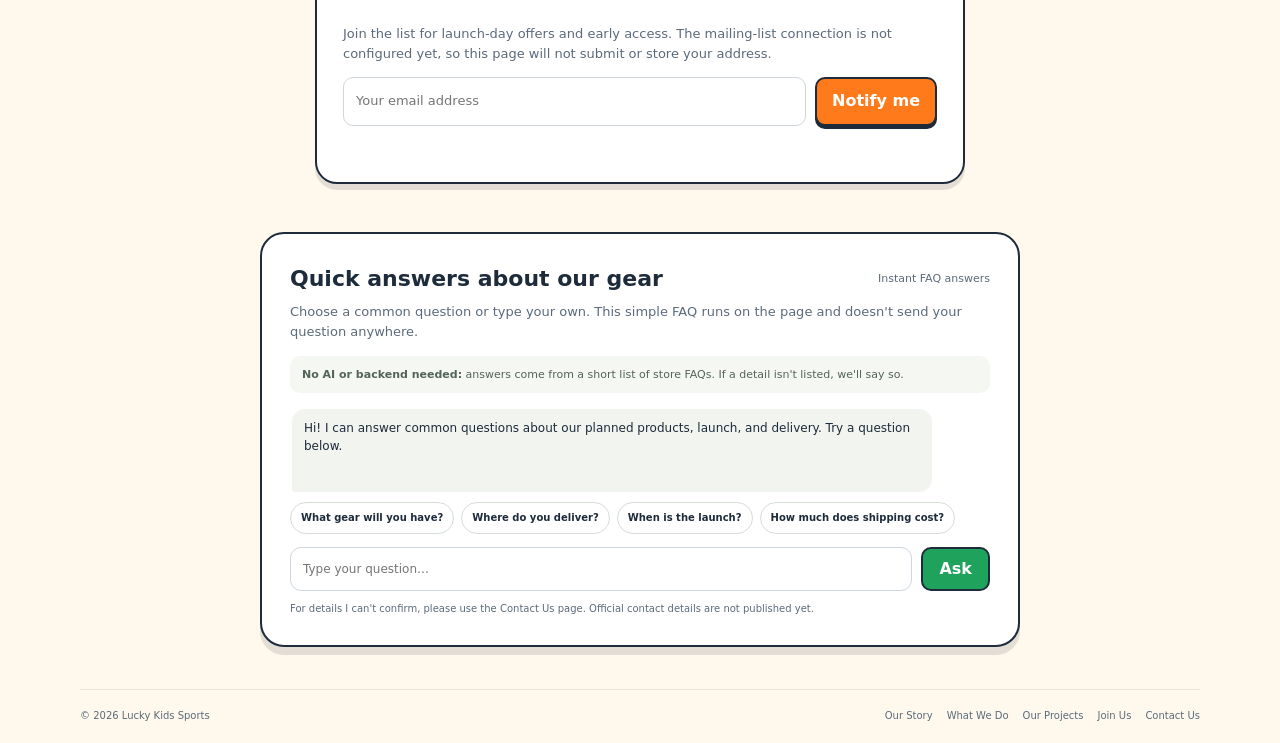
==== commit 95e98eff: "Use local FAQ instead of AI chat Co-authored-by: Copilot App <223556219+Copilot@users.noreply.github" ====
--- a/index.html
+++ b/index.html
@@ -101,18 +101,19 @@
 
       <section class="customer-assistant" id="assistant" aria-labelledby="assistantTitle">
         <div class="assistant-heading">
-          <h2 id="assistantTitle">Questions about our gear?</h2>
-          <span class="assistant-status" id="assistantStatus">Not connected</span>
+          <h2 id="assistantTitle">Quick answers about our gear</h2>
+          <span class="assistant-status" id="assistantStatus">Instant FAQ answers</span>
         </div>
-        <p class="assistant-intro">Ask our store assistant about the products, launch, or delivery information published on this site.</p>
-        <p class="assistant-privacy"><strong>Helpful and honest:</strong> answers are based on confirmed store details. Please don't send payment or sensitive personal information.</p>
+        <p class="assistant-intro">Choose a common question or type your own. This simple FAQ runs on the page and doesn't send your question anywhere.</p>
+        <p class="assistant-privacy"><strong>No AI or backend needed:</strong> answers come from a short list of store FAQs. If a detail isn't listed, we'll say so.</p>
         <div class="assistant-messages" id="assistantMessages" role="log" aria-live="polite" aria-relevant="additions">
-          <div class="assistant-message">Hi! We're getting ready to bring kids' sports gear to Australian backyards. Ask me about the products or delivery. If a detail isn't confirmed, I'll say so.</div>
+          <div class="assistant-message">Hi! I can answer common questions about our planned products, launch, and delivery. Try a question below.</div>
         </div>
         <div class="assistant-suggestions" aria-label="Suggested questions">
           <button class="assistant-suggestion" type="button">What gear will you have?</button>
           <button class="assistant-suggestion" type="button">Where do you deliver?</button>
-          <button class="assistant-suggestion" type="button">When is launch?</button>
+          <button class="assistant-suggestion" type="button">When is the launch?</button>
+          <button class="assistant-suggestion" type="button">How much does shipping cost?</button>
         </div>
         <form class="assistant-form" id="assistantForm">
           <label class="sr-only" for="assistantInput">Ask a question about our store</label>
